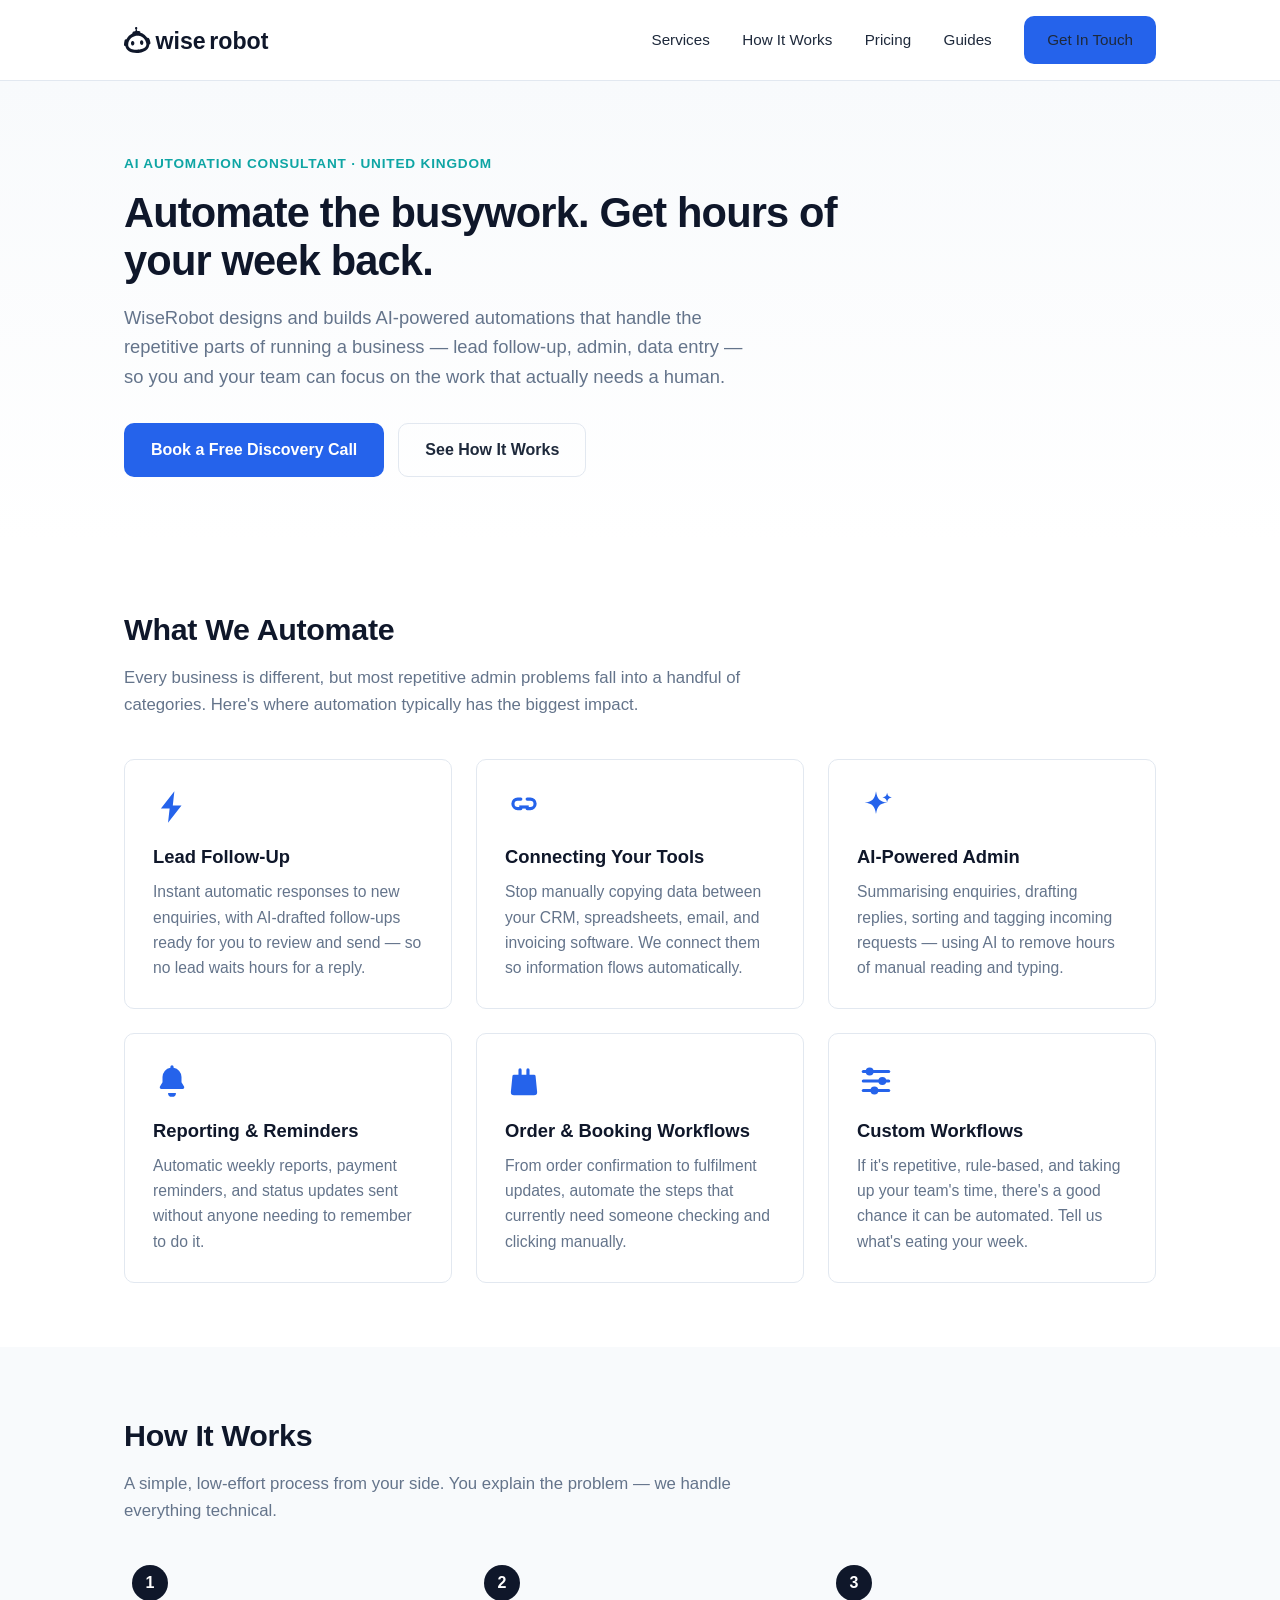
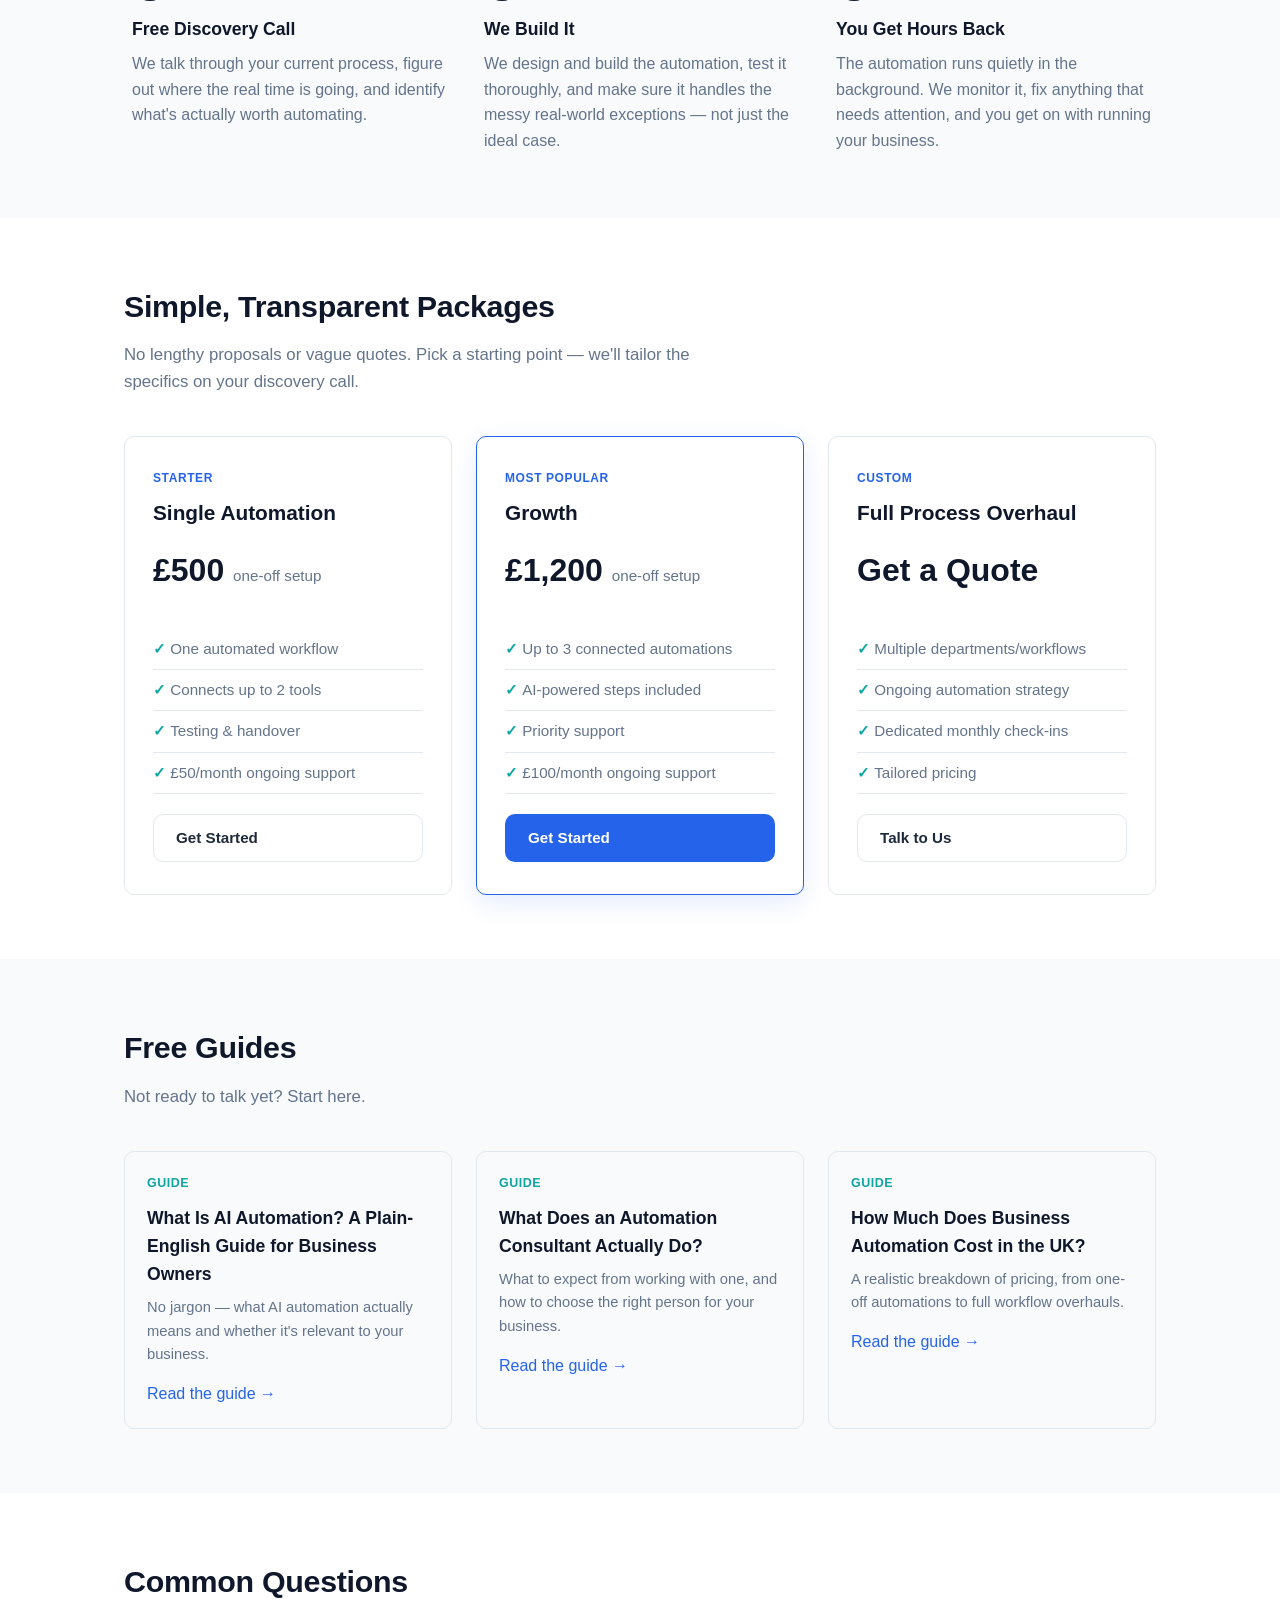
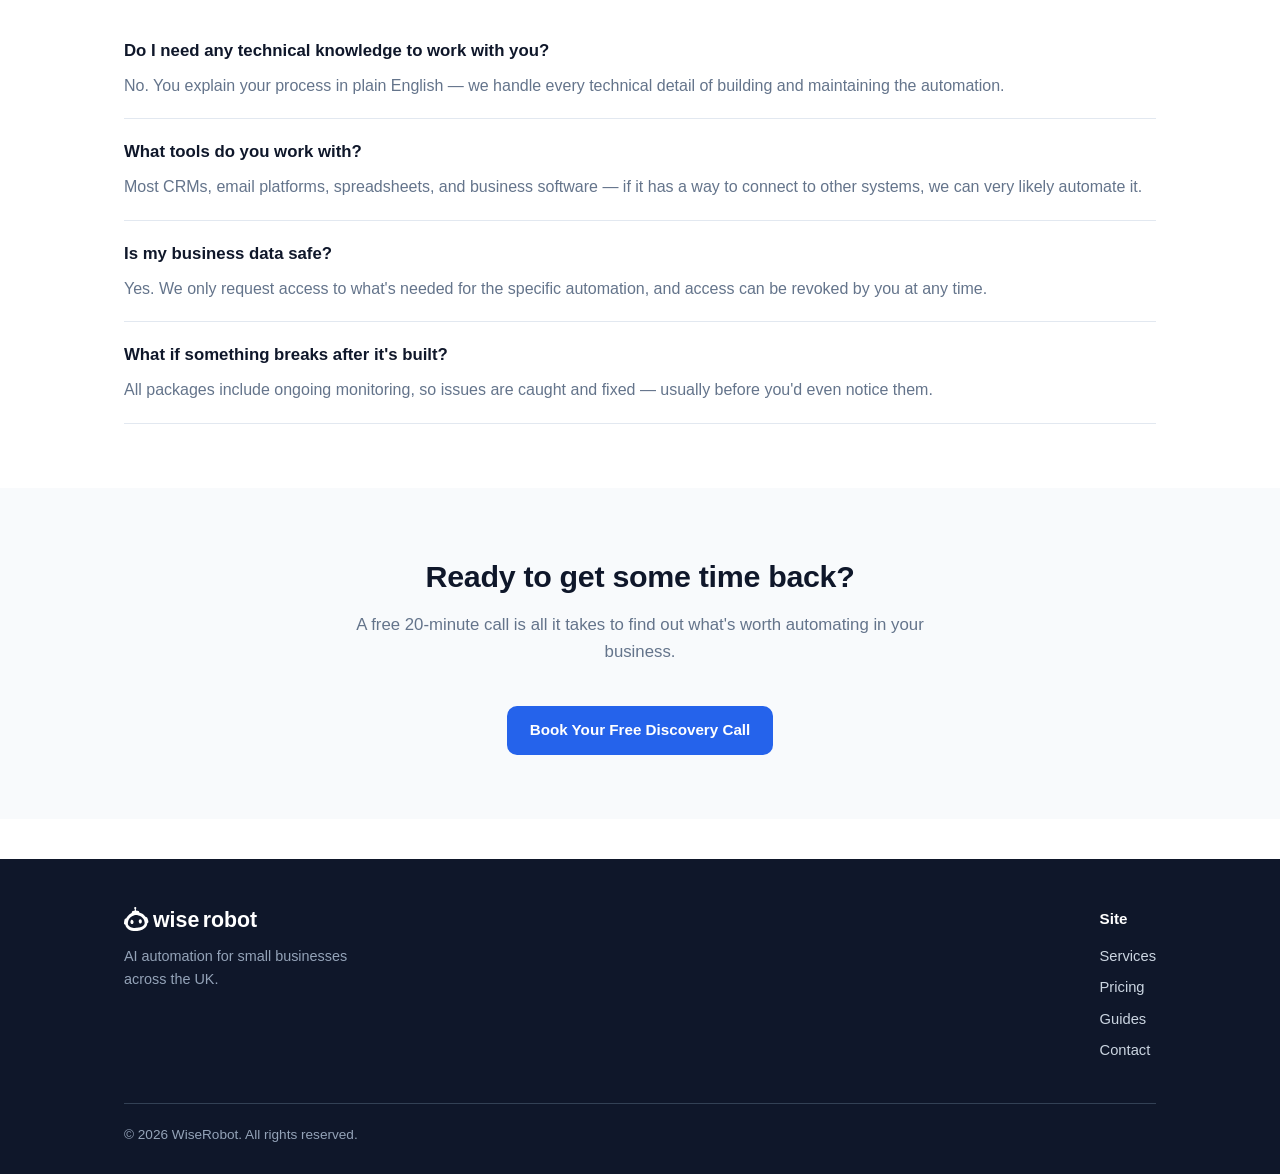
==== index.html @ 8de1abd8 "Replace emoji icons with flat SVG icons in brand blue" ====
<!DOCTYPE html>
<html lang="en-GB">
<head>
<meta charset="UTF-8">
<meta name="viewport" content="width=device-width, initial-scale=1.0">
<title>WiseRobot | AI Automation Consultant for UK Small Businesses</title>
<meta name="description" content="WiseRobot helps small businesses automate repetitive admin, lead follow-up, and manual processes using AI-powered workflows. Automation consultant serving businesses across the UK.">
<link rel="canonical" href="https://wiserobot.co.uk/">
<link rel="stylesheet" href="css/style.css">
<link rel="icon" type="image/svg+xml" href="assets/favicon.svg">
<meta property="og:title" content="WiseRobot | AI Automation Consultant">
<meta property="og:description" content="We build AI-powered automations that save small businesses hours every week.">
<meta property="og:type" content="website">
<meta property="og:url" content="https://wiserobot.co.uk/">
</head>
<body>

<header class="site">
  <div class="wrap">
    <div class="logo"><img src="assets/logo-dark.svg" alt="WiseRobot"></div>
    <nav class="main-nav">
      <a href="#services">Services</a>
      <a href="#how-it-works">How It Works</a>
      <a href="#pricing">Pricing</a>
      <a href="blog/index.html">Guides</a>
      <a href="contact.html" class="btn btn-primary">Get In Touch</a>
    </nav>
  </div>
</header>

<section class="hero">
  <div class="wrap">
    <div class="eyebrow">AI Automation Consultant · United Kingdom</div>
    <h1>Automate the busywork. Get hours of your week back.</h1>
    <p class="lead">WiseRobot designs and builds AI-powered automations that handle the repetitive parts of running a business — lead follow-up, admin, data entry — so you and your team can focus on the work that actually needs a human.</p>
    <div class="cta-row">
      <a href="contact.html" class="btn btn-primary">Book a Free Discovery Call</a>
      <a href="#how-it-works" class="btn btn-outline">See How It Works</a>
    </div>
  </div>
</section>

<section id="services">
  <div class="wrap">
    <h2>What We Automate</h2>
    <p class="section-lead">Every business is different, but most repetitive admin problems fall into a handful of categories. Here's where automation typically has the biggest impact.</p>
    <div class="grid-3">
      <div class="card">
        <div class="icon"><svg viewBox="0 0 24 24" fill="currentColor"><path d="M13.5 2 5 13h5.5l-1 9L18 11h-5.5l1-9Z"/></svg></div>
        <h3>Lead Follow-Up</h3>
        <p>Instant automatic responses to new enquiries, with AI-drafted follow-ups ready for you to review and send — so no lead waits hours for a reply.</p>
      </div>
      <div class="card">
        <div class="icon"><svg viewBox="0 0 24 24" fill="currentColor"><path d="M8 6a4 4 0 0 0 0 8h2a1 1 0 1 0 0-2H8a2 2 0 1 1 0-4h2a1 1 0 1 0 0-2H8Z"/><path d="M16 6h-2a1 1 0 1 0 0 2h2a2 2 0 1 1 0 4h-2a1 1 0 1 0 0 2h2a4 4 0 0 0 0-8Z"/><path d="M9 11h6v2H9z"/></svg></div>
        <h3>Connecting Your Tools</h3>
        <p>Stop manually copying data between your CRM, spreadsheets, email, and invoicing software. We connect them so information flows automatically.</p>
      </div>
      <div class="card">
        <div class="icon"><svg viewBox="0 0 24 24" fill="currentColor"><path d="M12 2c.4 2.6 1 4.2 2 5.2 1 1 2.6 1.6 5.2 2-2.6.4-4.2 1-5.2 2-1 1-1.6 2.6-2 5.2-.4-2.6-1-4.2-2-5.2-1-1-2.6-1.6-5.2-2 2.6-.4 4.2-1 5.2-2 1-1 1.6-2.6 2-5.2Z"/><path d="M19 3c.2 1 .5 1.7.9 2.1.4.4 1.1.7 2.1.9-1 .2-1.7.5-2.1.9-.4.4-.7 1.1-.9 2.1-.2-1-.5-1.7-.9-2.1C17.7 6.5 17 6.2 16 6c1-.2 1.7-.5 2.1-.9.4-.4.7-1.1.9-2.1Z"/></svg></div>
        <h3>AI-Powered Admin</h3>
        <p>Summarising enquiries, drafting replies, sorting and tagging incoming requests — using AI to remove hours of manual reading and typing.</p>
      </div>
      <div class="card">
        <div class="icon"><svg viewBox="0 0 24 24" fill="currentColor"><path d="M12 2a1 1 0 0 1 1 1v.6a6 6 0 0 1 5 5.9v3.3l1.6 2.7a1 1 0 0 1-.9 1.5H5.3a1 1 0 0 1-.9-1.5L6 12.8V9.5a6 6 0 0 1 5-5.9V3a1 1 0 0 1 1-1Z"/><path d="M9.5 19.5a2.5 2.5 0 0 0 5 0h-5Z"/></svg></div>
        <h3>Reporting & Reminders</h3>
        <p>Automatic weekly reports, payment reminders, and status updates sent without anyone needing to remember to do it.</p>
      </div>
      <div class="card">
        <div class="icon"><svg viewBox="0 0 24 24" fill="currentColor"><rect x="8.5" y="4" width="2" height="6" rx="1"/><rect x="13.5" y="4" width="2" height="6" rx="1"/><path d="M5.7 8h12.6a1 1 0 0 1 1 .9l1 10a2 2 0 0 1-2 2.1H5.7a2 2 0 0 1-2-2.1l1-10a1 1 0 0 1 1-.9Z"/></svg></div>
        <h3>Order & Booking Workflows</h3>
        <p>From order confirmation to fulfilment updates, automate the steps that currently need someone checking and clicking manually.</p>
      </div>
      <div class="card">
        <div class="icon"><svg viewBox="0 0 24 24" fill="currentColor"><rect x="3" y="5" width="18" height="2" rx="1"/><circle cx="8" cy="6" r="2.5"/><rect x="3" y="11" width="18" height="2" rx="1"/><circle cx="16" cy="12" r="2.5"/><rect x="3" y="17" width="18" height="2" rx="1"/><circle cx="11" cy="18" r="2.5"/></svg></div>
        <h3>Custom Workflows</h3>
        <p>If it's repetitive, rule-based, and taking up your team's time, there's a good chance it can be automated. Tell us what's eating your week.</p>
      </div>
    </div>
  </div>
</section>

<section id="how-it-works" class="soft">
  <div class="wrap">
    <h2>How It Works</h2>
    <p class="section-lead">A simple, low-effort process from your side. You explain the problem — we handle everything technical.</p>
    <div class="steps">
      <div class="step">
        <div class="num">1</div>
        <h3>Free Discovery Call</h3>
        <p>We talk through your current process, figure out where the real time is going, and identify what's actually worth automating.</p>
      </div>
      <div class="step">
        <div class="num">2</div>
        <h3>We Build It</h3>
        <p>We design and build the automation, test it thoroughly, and make sure it handles the messy real-world exceptions — not just the ideal case.</p>
      </div>
      <div class="step">
        <div class="num">3</div>
        <h3>You Get Hours Back</h3>
        <p>The automation runs quietly in the background. We monitor it, fix anything that needs attention, and you get on with running your business.</p>
      </div>
    </div>
  </div>
</section>

<section id="pricing">
  <div class="wrap">
    <h2>Simple, Transparent Packages</h2>
    <p class="section-lead">No lengthy proposals or vague quotes. Pick a starting point — we'll tailor the specifics on your discovery call.</p>
    <div class="grid-3">
      <div class="price-card">
        <div class="tag">Starter</div>
        <h3>Single Automation</h3>
        <div class="price">£500 <small>one-off setup</small></div>
        <ul>
          <li>One automated workflow</li>
          <li>Connects up to 2 tools</li>
          <li>Testing & handover</li>
          <li>£50/month ongoing support</li>
        </ul>
        <a href="contact.html" class="btn btn-outline">Get Started</a>
      </div>
      <div class="price-card featured">
        <div class="tag">Most Popular</div>
        <h3>Growth</h3>
        <div class="price">£1,200 <small>one-off setup</small></div>
        <ul>
          <li>Up to 3 connected automations</li>
          <li>AI-powered steps included</li>
          <li>Priority support</li>
          <li>£100/month ongoing support</li>
        </ul>
        <a href="contact.html" class="btn btn-primary">Get Started</a>
      </div>
      <div class="price-card">
        <div class="tag">Custom</div>
        <h3>Full Process Overhaul</h3>
        <div class="price">Get a Quote</div>
        <ul>
          <li>Multiple departments/workflows</li>
          <li>Ongoing automation strategy</li>
          <li>Dedicated monthly check-ins</li>
          <li>Tailored pricing</li>
        </ul>
        <a href="contact.html" class="btn btn-outline">Talk to Us</a>
      </div>
    </div>
  </div>
</section>

<section class="soft">
  <div class="wrap">
    <h2>Free Guides</h2>
    <p class="section-lead">Not ready to talk yet? Start here.</p>
    <div class="blog-grid">
      <div class="blog-card">
        <div class="body">
          <div class="cat">Guide</div>
          <h3>What Is AI Automation? A Plain-English Guide for Business Owners</h3>
          <p>No jargon — what AI automation actually means and whether it's relevant to your business.</p>
          <a href="blog/what-is-ai-automation.html">Read the guide →</a>
        </div>
      </div>
      <div class="blog-card">
        <div class="body">
          <div class="cat">Guide</div>
          <h3>What Does an Automation Consultant Actually Do?</h3>
          <p>What to expect from working with one, and how to choose the right person for your business.</p>
          <a href="blog/automation-consultant-guide.html">Read the guide →</a>
        </div>
      </div>
      <div class="blog-card">
        <div class="body">
          <div class="cat">Guide</div>
          <h3>How Much Does Business Automation Cost in the UK?</h3>
          <p>A realistic breakdown of pricing, from one-off automations to full workflow overhauls.</p>
          <a href="blog/business-automation-cost-uk.html">Read the guide →</a>
        </div>
      </div>
    </div>
  </div>
</section>

<section>
  <div class="wrap">
    <h2>Common Questions</h2>
    <div class="faq-item">
      <h3>Do I need any technical knowledge to work with you?</h3>
      <p>No. You explain your process in plain English — we handle every technical detail of building and maintaining the automation.</p>
    </div>
    <div class="faq-item">
      <h3>What tools do you work with?</h3>
      <p>Most CRMs, email platforms, spreadsheets, and business software — if it has a way to connect to other systems, we can very likely automate it.</p>
    </div>
    <div class="faq-item">
      <h3>Is my business data safe?</h3>
      <p>Yes. We only request access to what's needed for the specific automation, and access can be revoked by you at any time.</p>
    </div>
    <div class="faq-item">
      <h3>What if something breaks after it's built?</h3>
      <p>All packages include ongoing monitoring, so issues are caught and fixed — usually before you'd even notice them.</p>
    </div>
  </div>
</section>

<section class="soft">
  <div class="wrap" style="text-align:center;">
    <h2>Ready to get some time back?</h2>
    <p class="section-lead" style="margin-left:auto;margin-right:auto;">A free 20-minute call is all it takes to find out what's worth automating in your business.</p>
    <a href="contact.html" class="btn btn-primary">Book Your Free Discovery Call</a>
  </div>
</section>

<footer class="site">
  <div class="wrap">
    <div class="foot-grid">
      <div>
        <div class="logo" style="margin-bottom:14px;"><img src="assets/logo-light.svg" alt="WiseRobot"></div>
        <p style="max-width:260px; color:#94a3b8; font-size:0.9rem;">AI automation for small businesses across the UK.</p>
      </div>
      <div>
        <h4>Site</h4>
        <a href="#services">Services</a>
        <a href="#pricing">Pricing</a>
        <a href="blog/index.html">Guides</a>
        <a href="contact.html">Contact</a>
      </div>
    </div>
    <div class="bottom">© 2026 WiseRobot. All rights reserved.</div>
  </div>
</footer>

</body>
</html>
---- css/style.css ----
/* WiseRobot — shared styles */

:root {
  --navy: #0f172a;
  --navy-light: #1e293b;
  --blue: #2563eb;
  --blue-light: #3b82f6;
  --teal: #0ea5a4;
  --bg: #ffffff;
  --bg-soft: #f8fafc;
  --border: #e2e8f0;
  --text: #1e293b;
  --text-muted: #64748b;
  --radius: 10px;
  --max-width: 1080px;
}

* { box-sizing: border-box; }

html { scroll-behavior: smooth; }

body {
  margin: 0;
  font-family: -apple-system, BlinkMacSystemFont, "Segoe UI", Roboto, Helvetica, Arial, sans-serif;
  color: var(--text);
  background: var(--bg);
  line-height: 1.6;
}

img { max-width: 100%; }

a { color: var(--blue); text-decoration: none; }
a:hover { text-decoration: underline; }

.wrap {
  max-width: var(--max-width);
  margin: 0 auto;
  padding: 0 24px;
}

/* Header */
header.site {
  border-bottom: 1px solid var(--border);
  position: sticky;
  top: 0;
  background: rgba(255,255,255,0.92);
  backdrop-filter: blur(6px);
  z-index: 50;
}

header.site .wrap {
  display: flex;
  align-items: center;
  justify-content: space-between;
  padding-top: 16px;
  padding-bottom: 16px;
}

.logo {
  font-weight: 800;
  font-size: 1.25rem;
  color: var(--navy);
  letter-spacing: -0.02em;
}
.logo span { color: var(--blue); }
.logo img { height: 26px; width: auto; display: block; }
footer.site .logo img { height: 24px; }

nav.main-nav a {
  color: var(--text);
  margin-left: 28px;
  font-weight: 500;
  font-size: 0.95rem;
}
nav.main-nav a:hover { color: var(--blue); text-decoration: none; }

.btn {
  display: inline-block;
  padding: 11px 22px;
  border-radius: var(--radius);
  font-weight: 600;
  font-size: 0.95rem;
  border: 1px solid transparent;
  cursor: pointer;
}
.btn-primary {
  background: var(--blue);
  color: #fff;
}
.btn-primary:hover { background: var(--blue-light); text-decoration: none; }
.btn-outline {
  background: transparent;
  border: 1px solid var(--border);
  color: var(--text);
}
.btn-outline:hover { border-color: var(--blue); color: var(--blue); text-decoration: none; }

/* Hero */
.hero {
  background: linear-gradient(180deg, var(--bg-soft) 0%, #ffffff 100%);
  padding: 72px 0 64px;
}
.hero .eyebrow {
  color: var(--teal);
  font-weight: 700;
  font-size: 0.85rem;
  text-transform: uppercase;
  letter-spacing: 0.06em;
  margin-bottom: 14px;
}
.hero h1 {
  font-size: 2.6rem;
  line-height: 1.15;
  letter-spacing: -0.02em;
  color: var(--navy);
  margin: 0 0 18px;
  max-width: 720px;
}
.hero p.lead {
  font-size: 1.15rem;
  color: var(--text-muted);
  max-width: 620px;
  margin: 0 0 32px;
}
.hero .cta-row { display: flex; gap: 14px; flex-wrap: wrap; }
.hero .cta-row .btn { padding: 13px 26px; font-size: 1rem; }

/* Sections */
section { padding: 64px 0; }
section.soft { background: var(--bg-soft); }
section h2 {
  font-size: 1.9rem;
  color: var(--navy);
  letter-spacing: -0.01em;
  margin: 0 0 12px;
}
section p.section-lead {
  color: var(--text-muted);
  font-size: 1.05rem;
  max-width: 620px;
  margin: 0 0 40px;
}

/* Cards / grid */
.grid-3 {
  display: grid;
  grid-template-columns: repeat(3, 1fr);
  gap: 24px;
}
.grid-2 {
  display: grid;
  grid-template-columns: repeat(2, 1fr);
  gap: 24px;
}
@media (max-width: 800px) {
  .grid-3, .grid-2 { grid-template-columns: 1fr; }
  .hero h1 { font-size: 2rem; }
}

.card {
  background: #fff;
  border: 1px solid var(--border);
  border-radius: var(--radius);
  padding: 28px;
}
.card .icon {
  width: 38px;
  height: 38px;
  color: var(--blue);
  margin-bottom: 16px;
}
.card .icon svg {
  width: 100%;
  height: 100%;
  display: block;
}
.card h3 {
  margin: 0 0 8px;
  font-size: 1.15rem;
  color: var(--navy);
}
.card p { margin: 0; color: var(--text-muted); font-size: 0.98rem; }

/* Process steps */
.steps {
  display: grid;
  grid-template-columns: repeat(3, 1fr);
  gap: 24px;
  counter-reset: step;
}
@media (max-width: 800px) { .steps { grid-template-columns: 1fr; } }
.step {
  position: relative;
  padding-left: 8px;
}
.step .num {
  display: inline-flex;
  align-items: center;
  justify-content: center;
  width: 36px;
  height: 36px;
  border-radius: 50%;
  background: var(--navy);
  color: #fff;
  font-weight: 700;
  margin-bottom: 14px;
}
.step h3 { margin: 0 0 8px; color: var(--navy); font-size: 1.1rem; }
.step p { color: var(--text-muted); margin: 0; }

/* Pricing */
.price-card {
  background: #fff;
  border: 1px solid var(--border);
  border-radius: var(--radius);
  padding: 32px 28px;
  display: flex;
  flex-direction: column;
}
.price-card.featured {
  border-color: var(--blue);
  box-shadow: 0 8px 24px rgba(37,99,235,0.12);
}
.price-card .tag {
  font-size: 0.75rem;
  font-weight: 700;
  text-transform: uppercase;
  letter-spacing: 0.05em;
  color: var(--blue);
  margin-bottom: 8px;
}
.price-card h3 { margin: 0 0 4px; color: var(--navy); font-size: 1.3rem; }
.price-card .price { font-size: 2rem; font-weight: 800; color: var(--navy); margin: 12px 0; }
.price-card .price small { font-size: 0.95rem; font-weight: 500; color: var(--text-muted); }
.price-card ul { padding-left: 0; list-style: none; margin: 20px 0; flex-grow: 1; }
.price-card li {
  padding: 8px 0;
  border-bottom: 1px solid var(--border);
  color: var(--text-muted);
  font-size: 0.95rem;
}
.price-card li:before { content: "✓ "; color: var(--teal); font-weight: 700; }

/* FAQ */
.faq-item {
  border-bottom: 1px solid var(--border);
  padding: 20px 0;
}
.faq-item h3 { margin: 0 0 8px; color: var(--navy); font-size: 1.05rem; }
.faq-item p { margin: 0; color: var(--text-muted); }

/* Contact form */
form.contact-form { max-width: 560px; }
form.contact-form label {
  display: block;
  font-weight: 600;
  font-size: 0.9rem;
  color: var(--navy);
  margin-bottom: 6px;
  margin-top: 18px;
}
form.contact-form input,
form.contact-form select,
form.contact-form textarea {
  width: 100%;
  padding: 11px 14px;
  border-radius: 8px;
  border: 1px solid var(--border);
  font-family: inherit;
  font-size: 0.98rem;
}
form.contact-form textarea { resize: vertical; min-height: 120px; }
form.contact-form .btn { margin-top: 24px; }

/* Blog / article */
.article-hero {
  background: var(--bg-soft);
  padding: 48px 0 40px;
  border-bottom: 1px solid var(--border);
}
.article-hero .kicker {
  color: var(--teal);
  font-weight: 700;
  font-size: 0.8rem;
  text-transform: uppercase;
  letter-spacing: 0.05em;
}
.article-hero h1 { font-size: 2.1rem; color: var(--navy); margin: 10px 0 8px; max-width: 760px; }
.article-hero .meta { color: var(--text-muted); font-size: 0.9rem; }

article.post {
  max-width: 720px;
  margin: 0 auto;
  padding: 48px 24px 80px;
}
article.post h2 { font-size: 1.5rem; color: var(--navy); margin-top: 40px; }
article.post h3 { font-size: 1.2rem; color: var(--navy); margin-top: 28px; }
article.post p { color: var(--text); font-size: 1.03rem; }
article.post ul, article.post ol { color: var(--text); font-size: 1.03rem; }
article.post .callout {
  background: var(--bg-soft);
  border-left: 3px solid var(--blue);
  padding: 18px 22px;
  border-radius: 6px;
  margin: 28px 0;
}
article.post .callout p { margin: 0; }

.blog-grid {
  display: grid;
  grid-template-columns: repeat(3, 1fr);
  gap: 24px;
}
@media (max-width: 800px) { .blog-grid { grid-template-columns: 1fr; } }
.blog-card {
  border: 1px solid var(--border);
  border-radius: var(--radius);
  overflow: hidden;
  display: flex;
  flex-direction: column;
}
.blog-card .body { padding: 22px; }
.blog-card .cat { color: var(--teal); font-size: 0.78rem; font-weight: 700; text-transform: uppercase; letter-spacing: 0.04em; }
.blog-card h3 { margin: 10px 0 8px; font-size: 1.1rem; color: var(--navy); }
.blog-card p { color: var(--text-muted); font-size: 0.92rem; margin: 0 0 14px; }

/* Footer */
footer.site {
  background: var(--navy);
  color: #cbd5e1;
  padding: 48px 0 28px;
  margin-top: 40px;
}
footer.site .foot-grid {
  display: flex;
  justify-content: space-between;
  flex-wrap: wrap;
  gap: 32px;
  margin-bottom: 32px;
}
footer.site h4 { color: #fff; font-size: 0.95rem; margin: 0 0 14px; }
footer.site a { color: #cbd5e1; display: block; margin-bottom: 8px; font-size: 0.92rem; }
footer.site a:hover { color: #fff; }
footer.site .bottom {
  border-top: 1px solid #334155;
  padding-top: 20px;
  font-size: 0.85rem;
  color: #94a3b8;
}

.breadcrumb {
  font-size: 0.88rem;
  color: var(--text-muted);
  margin-bottom: 8px;
}
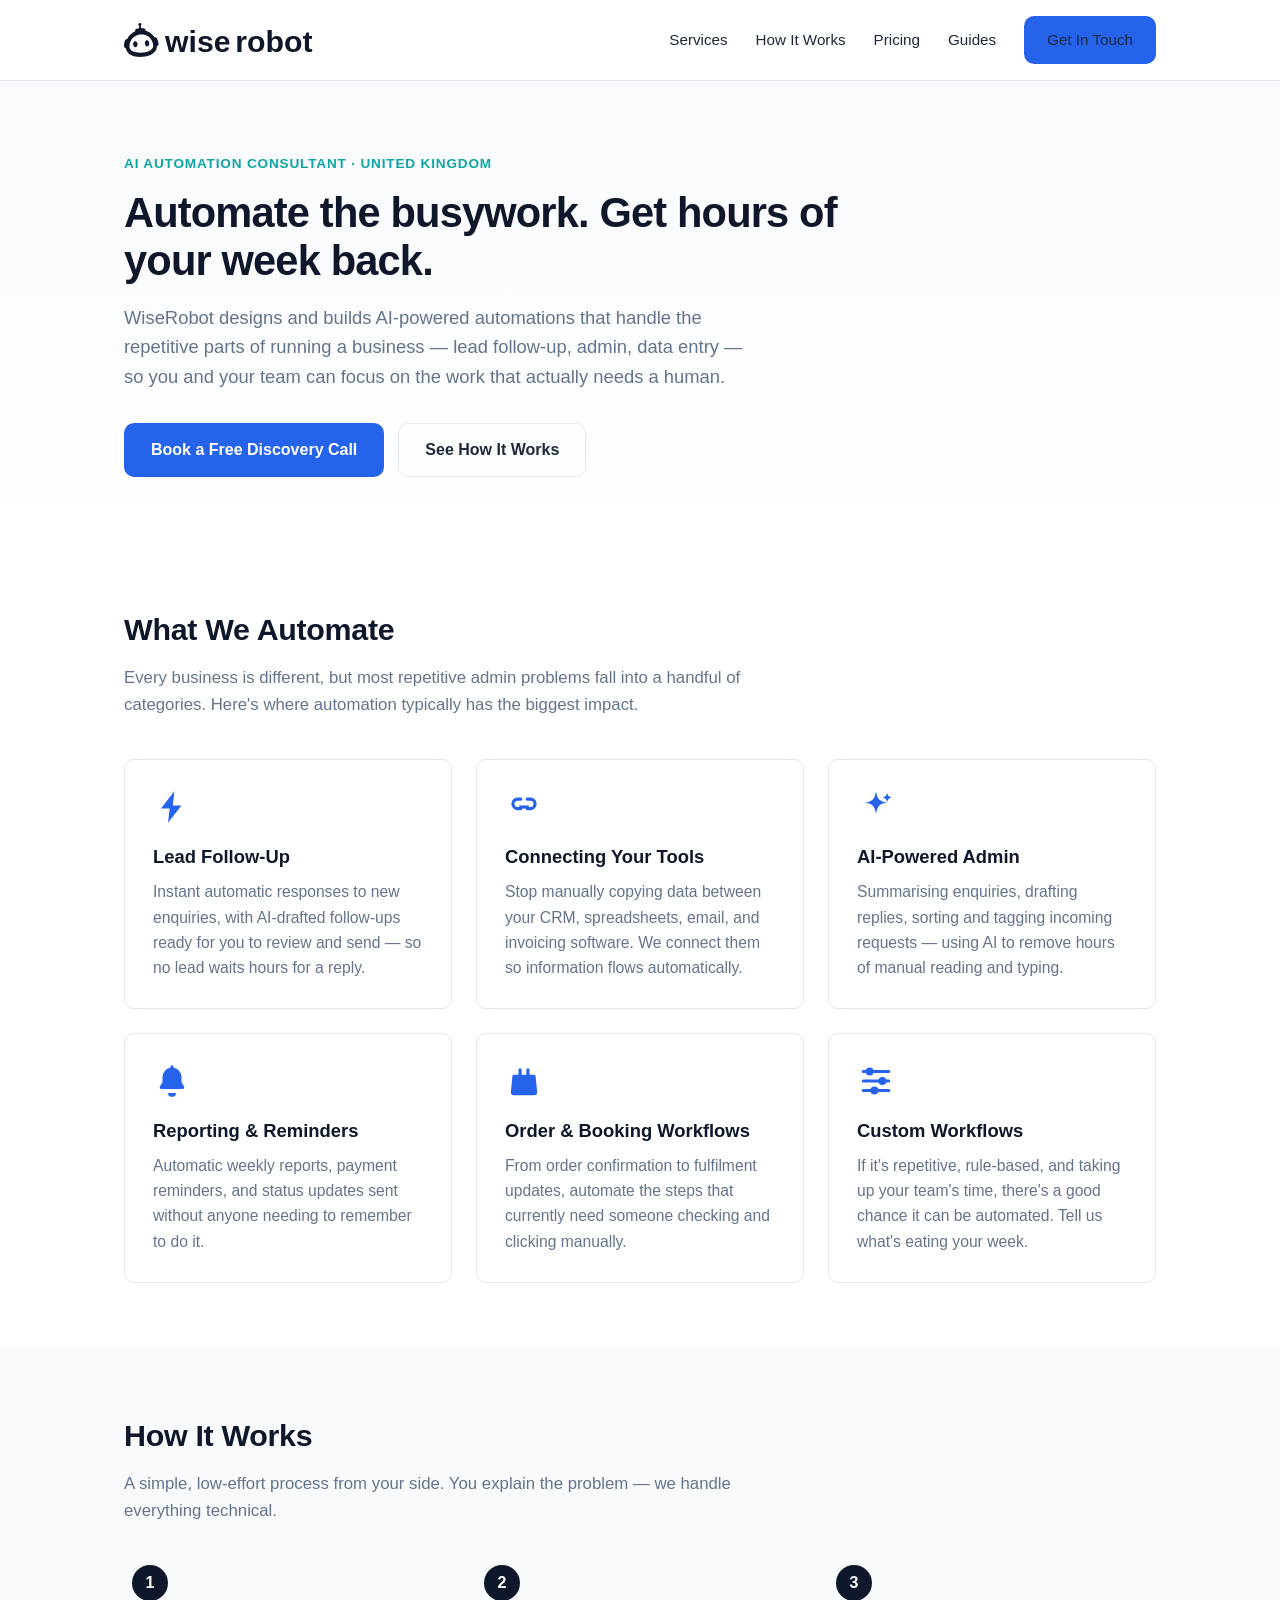
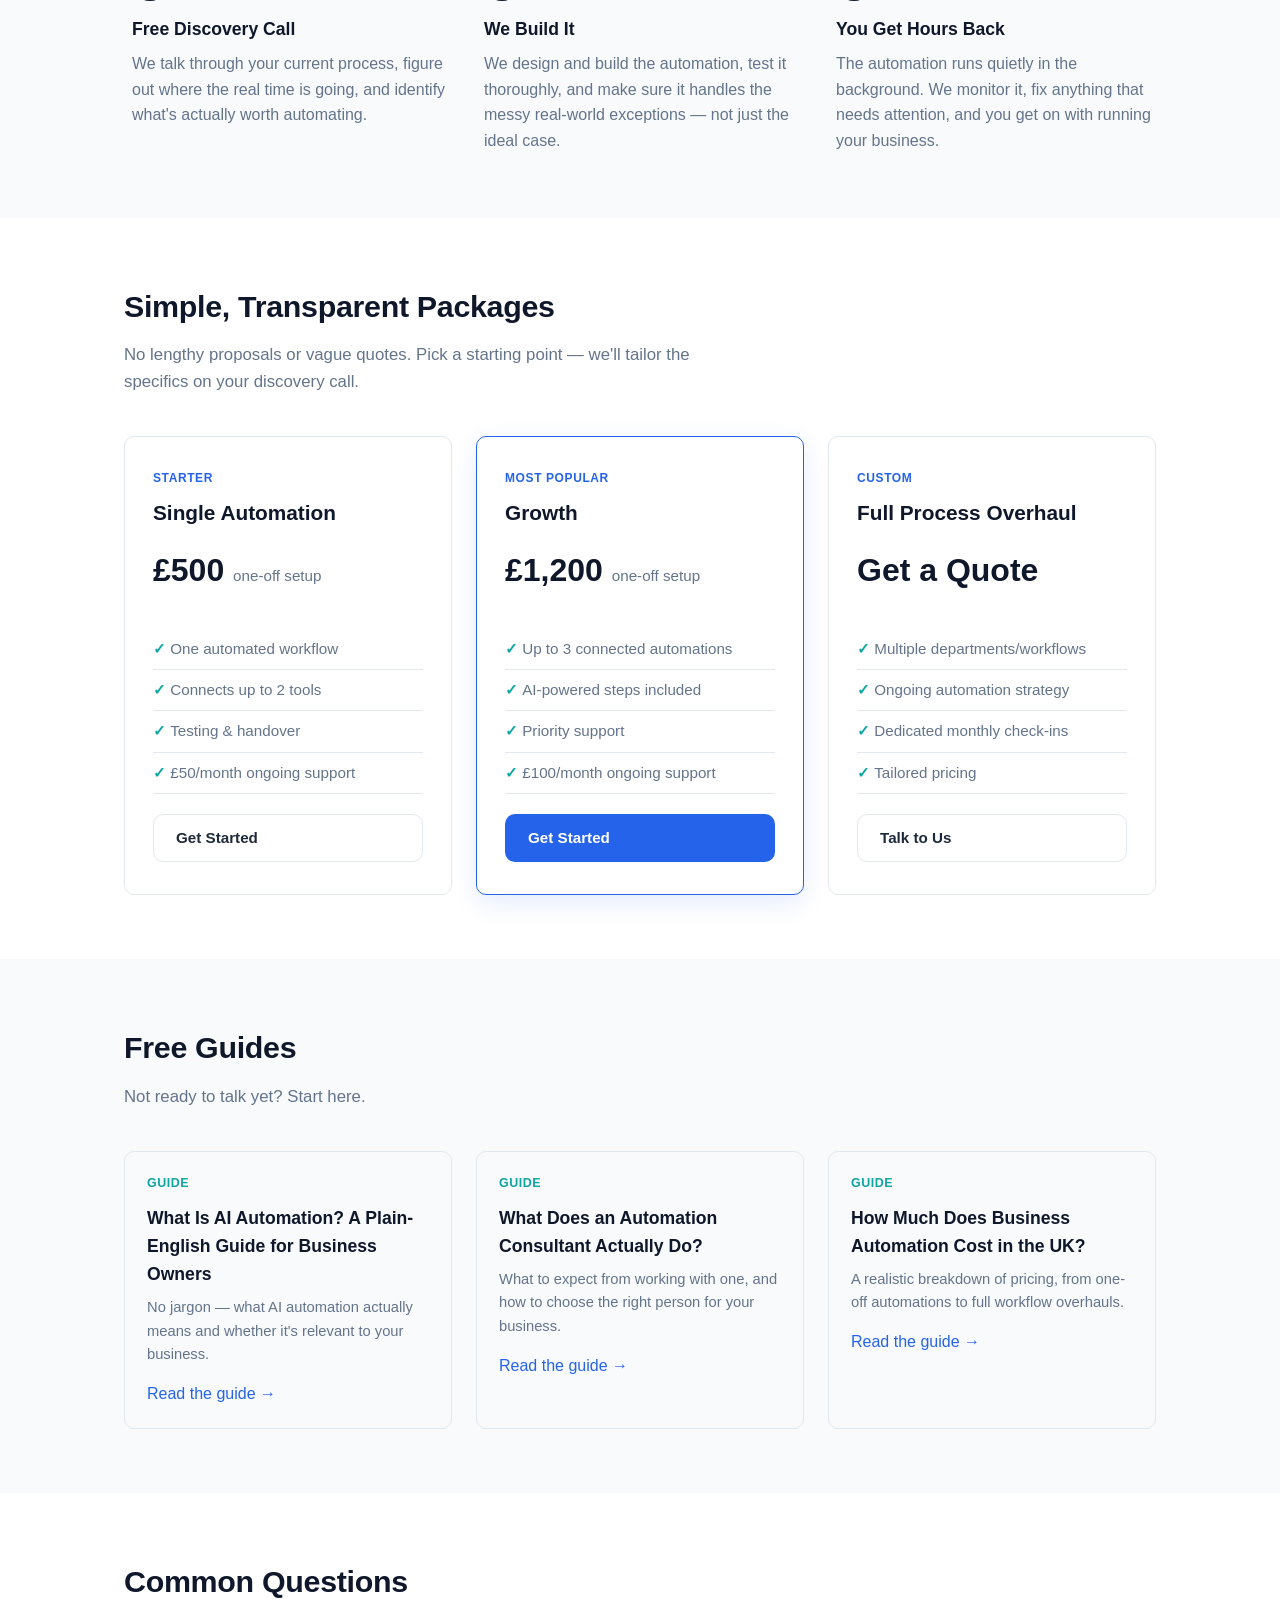
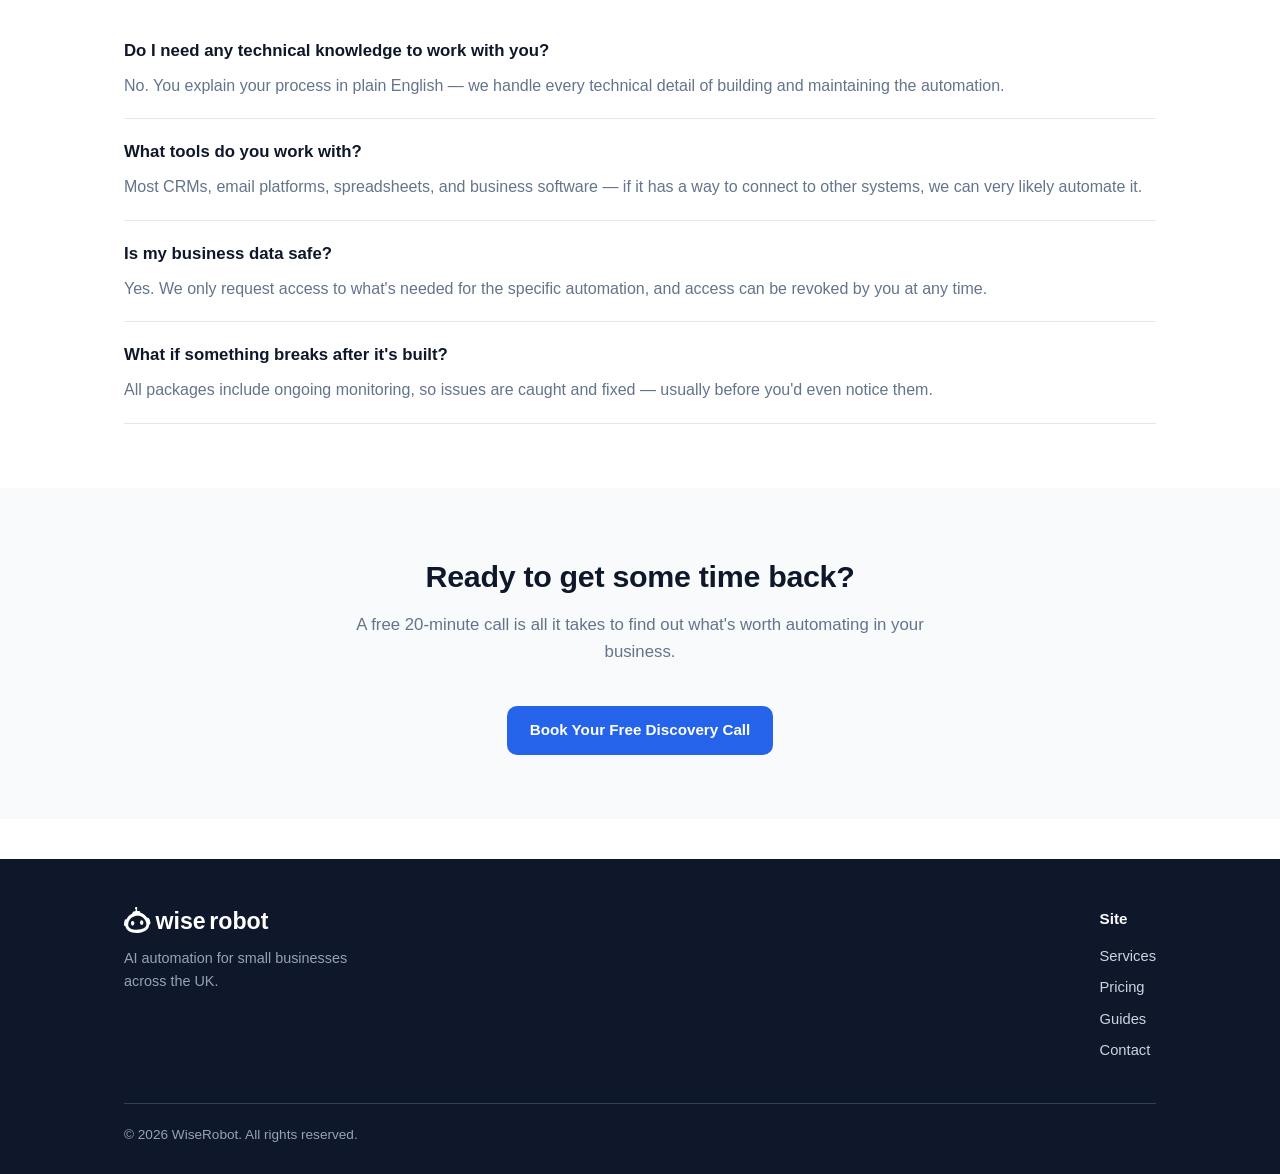
==== commit ab41c516: "Add mobile hamburger nav, larger logo, centered mobile layout" ====
--- a/index.html
+++ b/index.html
@@ -18,6 +18,8 @@
 <header class="site">
   <div class="wrap">
     <div class="logo"><img src="assets/logo-dark.svg" alt="WiseRobot"></div>
+    <input type="checkbox" id="nav-toggle" class="nav-toggle-input">
+    <label for="nav-toggle" class="nav-toggle-label"><span></span><span></span><span></span></label>
     <nav class="main-nav">
       <a href="#services">Services</a>
       <a href="#how-it-works">How It Works</a>
--- a/css/style.css
+++ b/css/style.css
@@ -63,16 +63,98 @@
   letter-spacing: -0.02em;
 }
 .logo span { color: var(--blue); }
-.logo img { height: 26px; width: auto; display: block; }
-footer.site .logo img { height: 24px; }
-
+.logo img { height: 34px; width: auto; display: block; }
+footer.site .logo img { height: 26px; }
+
+nav.main-nav {
+  display: flex;
+  align-items: center;
+}
 nav.main-nav a {
   color: var(--text);
   margin-left: 28px;
   font-weight: 500;
   font-size: 0.95rem;
+  white-space: nowrap;
 }
 nav.main-nav a:hover { color: var(--blue); text-decoration: none; }
+
+.nav-toggle-input { display: none; }
+.nav-toggle-label {
+  display: none;
+  flex-direction: column;
+  justify-content: center;
+  gap: 5px;
+  width: 28px;
+  height: 28px;
+  cursor: pointer;
+}
+.nav-toggle-label span {
+  display: block;
+  height: 2px;
+  width: 100%;
+  background: var(--navy);
+  border-radius: 2px;
+}
+
+@media (max-width: 800px) {
+  header.site .wrap {
+    flex-wrap: wrap;
+  }
+  .nav-toggle-label { display: flex; }
+  nav.main-nav {
+    display: none;
+    flex-direction: column;
+    align-items: center;
+    width: 100%;
+    order: 3;
+    padding-top: 18px;
+    margin-top: 14px;
+    border-top: 1px solid var(--border);
+  }
+  nav.main-nav a {
+    margin: 0;
+    padding: 12px 0;
+    width: 100%;
+    text-align: center;
+  }
+  nav.main-nav a.btn {
+    margin-top: 8px;
+  }
+  .nav-toggle-input:checked ~ nav.main-nav {
+    display: flex;
+  }
+
+  /* Centering on mobile */
+  .hero .wrap,
+  section .wrap > h2,
+  section .wrap > p.section-lead,
+  .article-hero .wrap {
+    text-align: center;
+  }
+  .hero p.lead,
+  section p.section-lead {
+    margin-left: auto;
+    margin-right: auto;
+  }
+  .hero .cta-row {
+    justify-content: center;
+  }
+  .price-card,
+  .card {
+    text-align: center;
+  }
+  .card .icon {
+    margin-left: auto;
+    margin-right: auto;
+  }
+  .price-card ul {
+    text-align: left;
+  }
+  section > .wrap > a.btn {
+    display: inline-block;
+  }
+}
 
 .btn {
   display: inline-block;
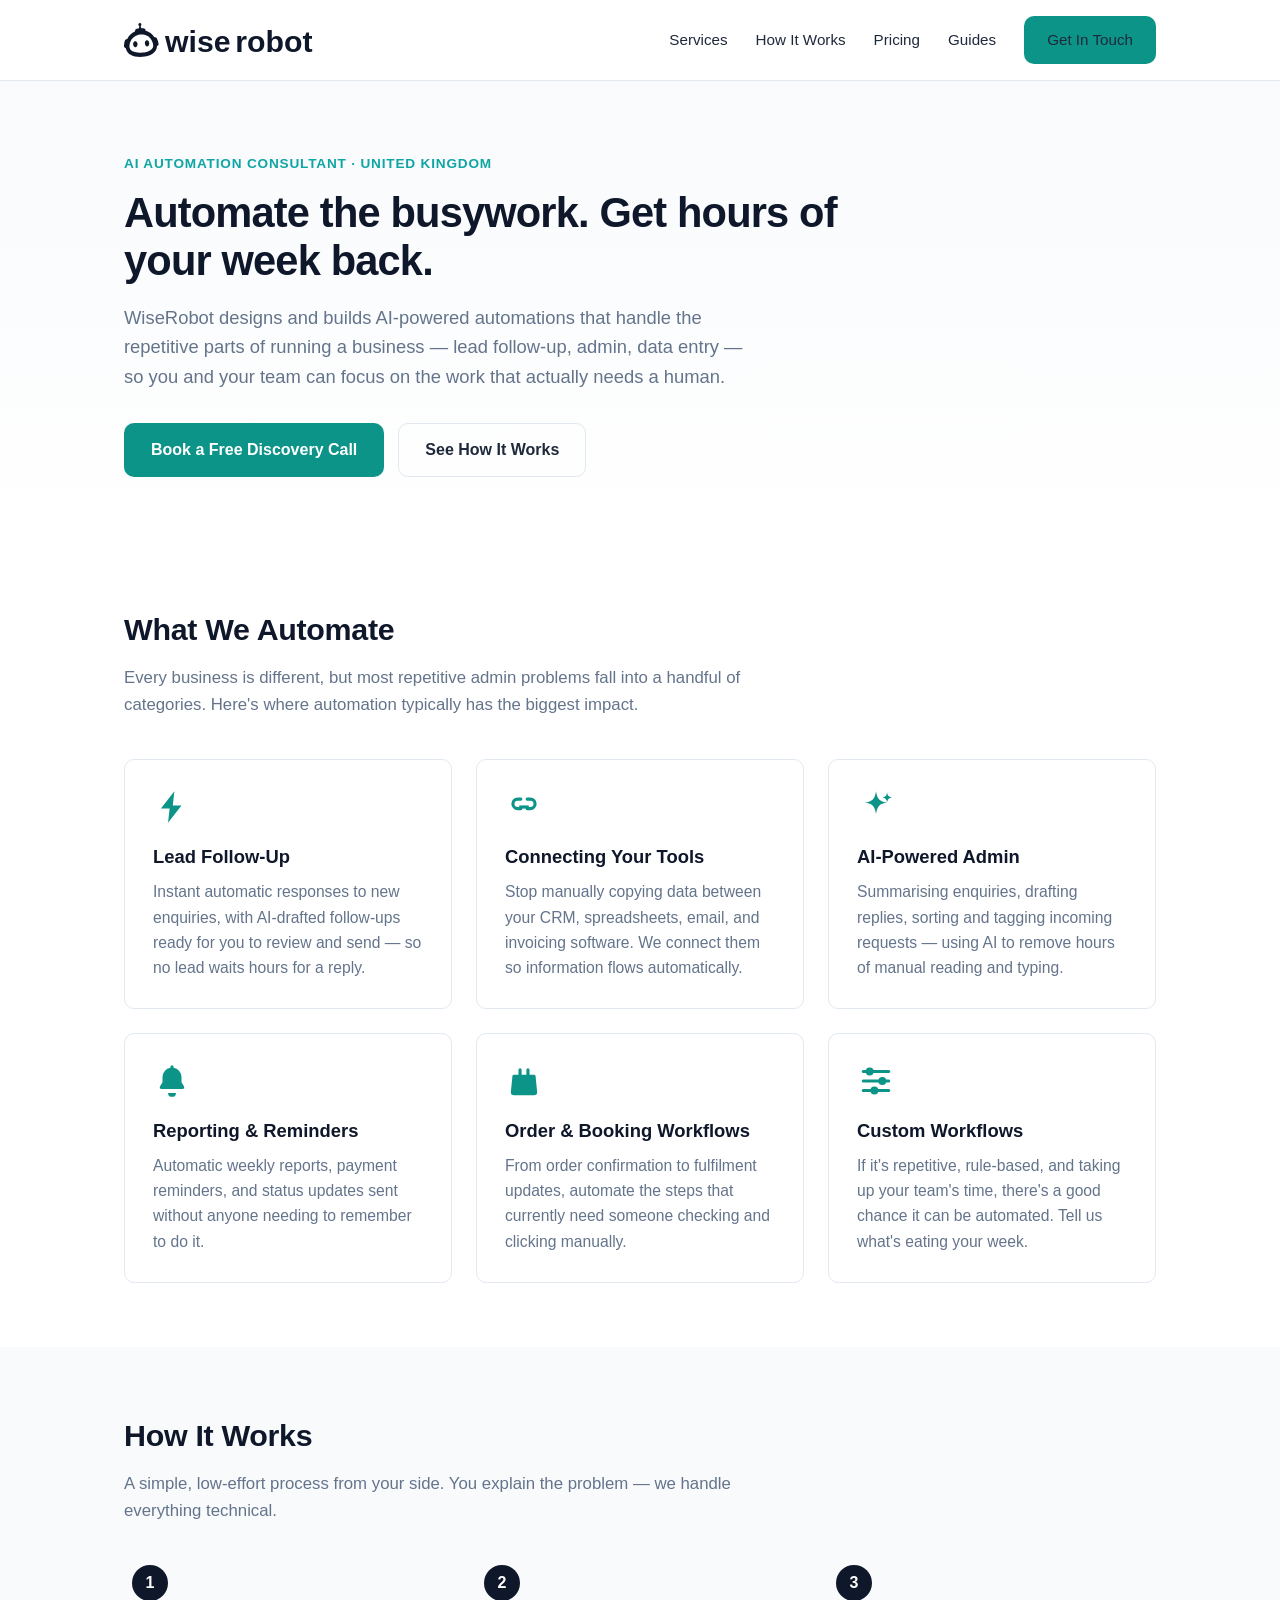
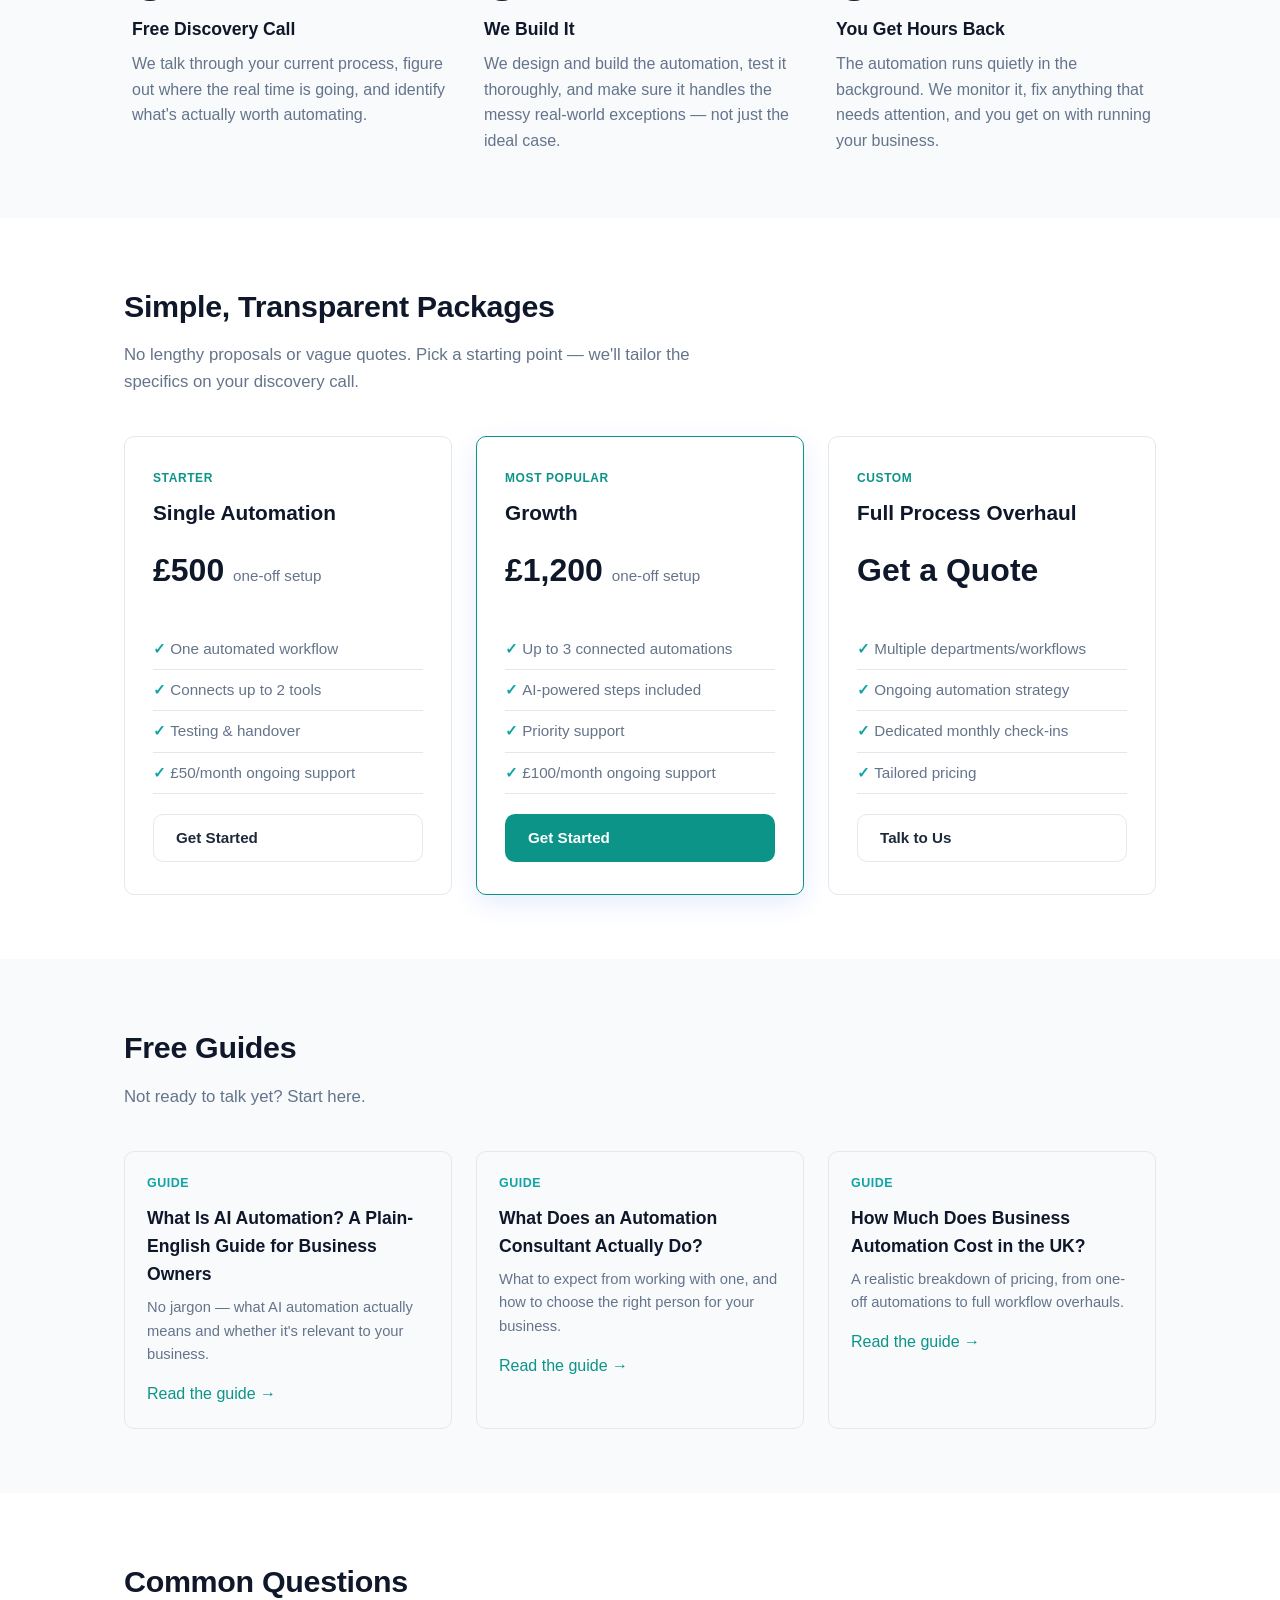
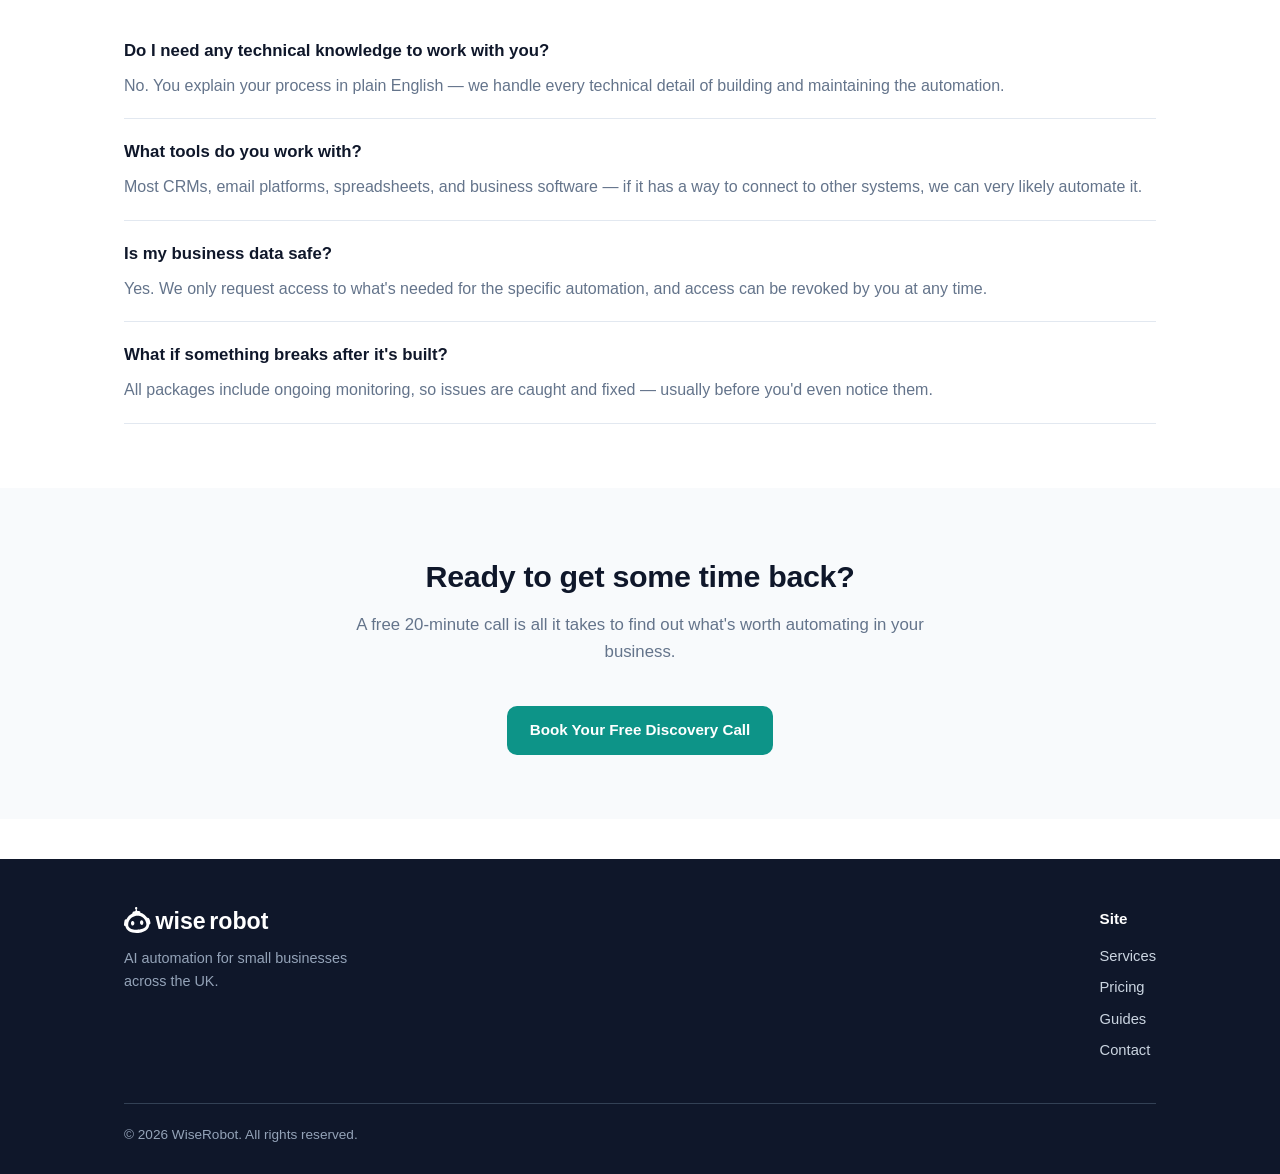
==== commit 086c32bf: "Add sitemap, robots.txt, structured data and Open Graph tags for SEO" ====
--- a/index.html
+++ b/index.html
@@ -12,6 +12,57 @@
 <meta property="og:description" content="We build AI-powered automations that save small businesses hours every week.">
 <meta property="og:type" content="website">
 <meta property="og:url" content="https://wiserobot.co.uk/">
+<script type="application/ld+json">
+{
+  "@context": "https://schema.org",
+  "@type": "ProfessionalService",
+  "name": "WiseRobot",
+  "url": "https://wiserobot.co.uk/",
+  "description": "AI automation consultant helping small businesses across the UK automate repetitive admin, lead follow-up, and manual processes.",
+  "areaServed": "GB",
+  "priceRange": "£500-£2000+"
+}
+</script>
+<script type="application/ld+json">
+{
+  "@context": "https://schema.org",
+  "@type": "FAQPage",
+  "mainEntity": [
+    {
+      "@type": "Question",
+      "name": "Do I need any technical knowledge to work with you?",
+      "acceptedAnswer": {
+        "@type": "Answer",
+        "text": "No. You explain your process in plain English — we handle every technical detail of building and maintaining the automation."
+      }
+    },
+    {
+      "@type": "Question",
+      "name": "What tools do you work with?",
+      "acceptedAnswer": {
+        "@type": "Answer",
+        "text": "Most CRMs, email platforms, spreadsheets, and business software — if it has a way to connect to other systems, we can very likely automate it."
+      }
+    },
+    {
+      "@type": "Question",
+      "name": "Is my business data safe?",
+      "acceptedAnswer": {
+        "@type": "Answer",
+        "text": "Yes. We only request access to what's needed for the specific automation, and access can be revoked by you at any time."
+      }
+    },
+    {
+      "@type": "Question",
+      "name": "What if something breaks after it's built?",
+      "acceptedAnswer": {
+        "@type": "Answer",
+        "text": "All packages include ongoing monitoring, so issues are caught and fixed — usually before you'd even notice them."
+      }
+    }
+  ]
+}
+</script>
 </head>
 <body>
 
--- a/css/style.css
+++ b/css/style.css
@@ -3,8 +3,8 @@
 :root {
   --navy: #0f172a;
   --navy-light: #1e293b;
-  --blue: #2563eb;
-  --blue-light: #3b82f6;
+  --blue: #0d9488;
+  --blue-light: #14b8a6;
   --teal: #0ea5a4;
   --bg: #ffffff;
   --bg-soft: #f8fafc;
@@ -125,34 +125,21 @@
     display: flex;
   }
 
-  /* Centering on mobile */
-  .hero .wrap,
+  /* Centering on mobile — headings and buttons only; paragraphs stay left-aligned */
+  .hero h1,
+  .hero .eyebrow,
   section .wrap > h2,
-  section .wrap > p.section-lead,
-  .article-hero .wrap {
+  .article-hero h1,
+  .article-hero .kicker {
     text-align: center;
-  }
-  .hero p.lead,
-  section p.section-lead {
-    margin-left: auto;
-    margin-right: auto;
   }
   .hero .cta-row {
     justify-content: center;
   }
-  .price-card,
-  .card {
-    text-align: center;
-  }
-  .card .icon {
-    margin-left: auto;
-    margin-right: auto;
-  }
-  .price-card ul {
-    text-align: left;
-  }
-  section > .wrap > a.btn {
-    display: inline-block;
+  .price-card .btn {
+    display: block;
+    margin: 0 auto;
+    width: fit-content;
   }
 }
 
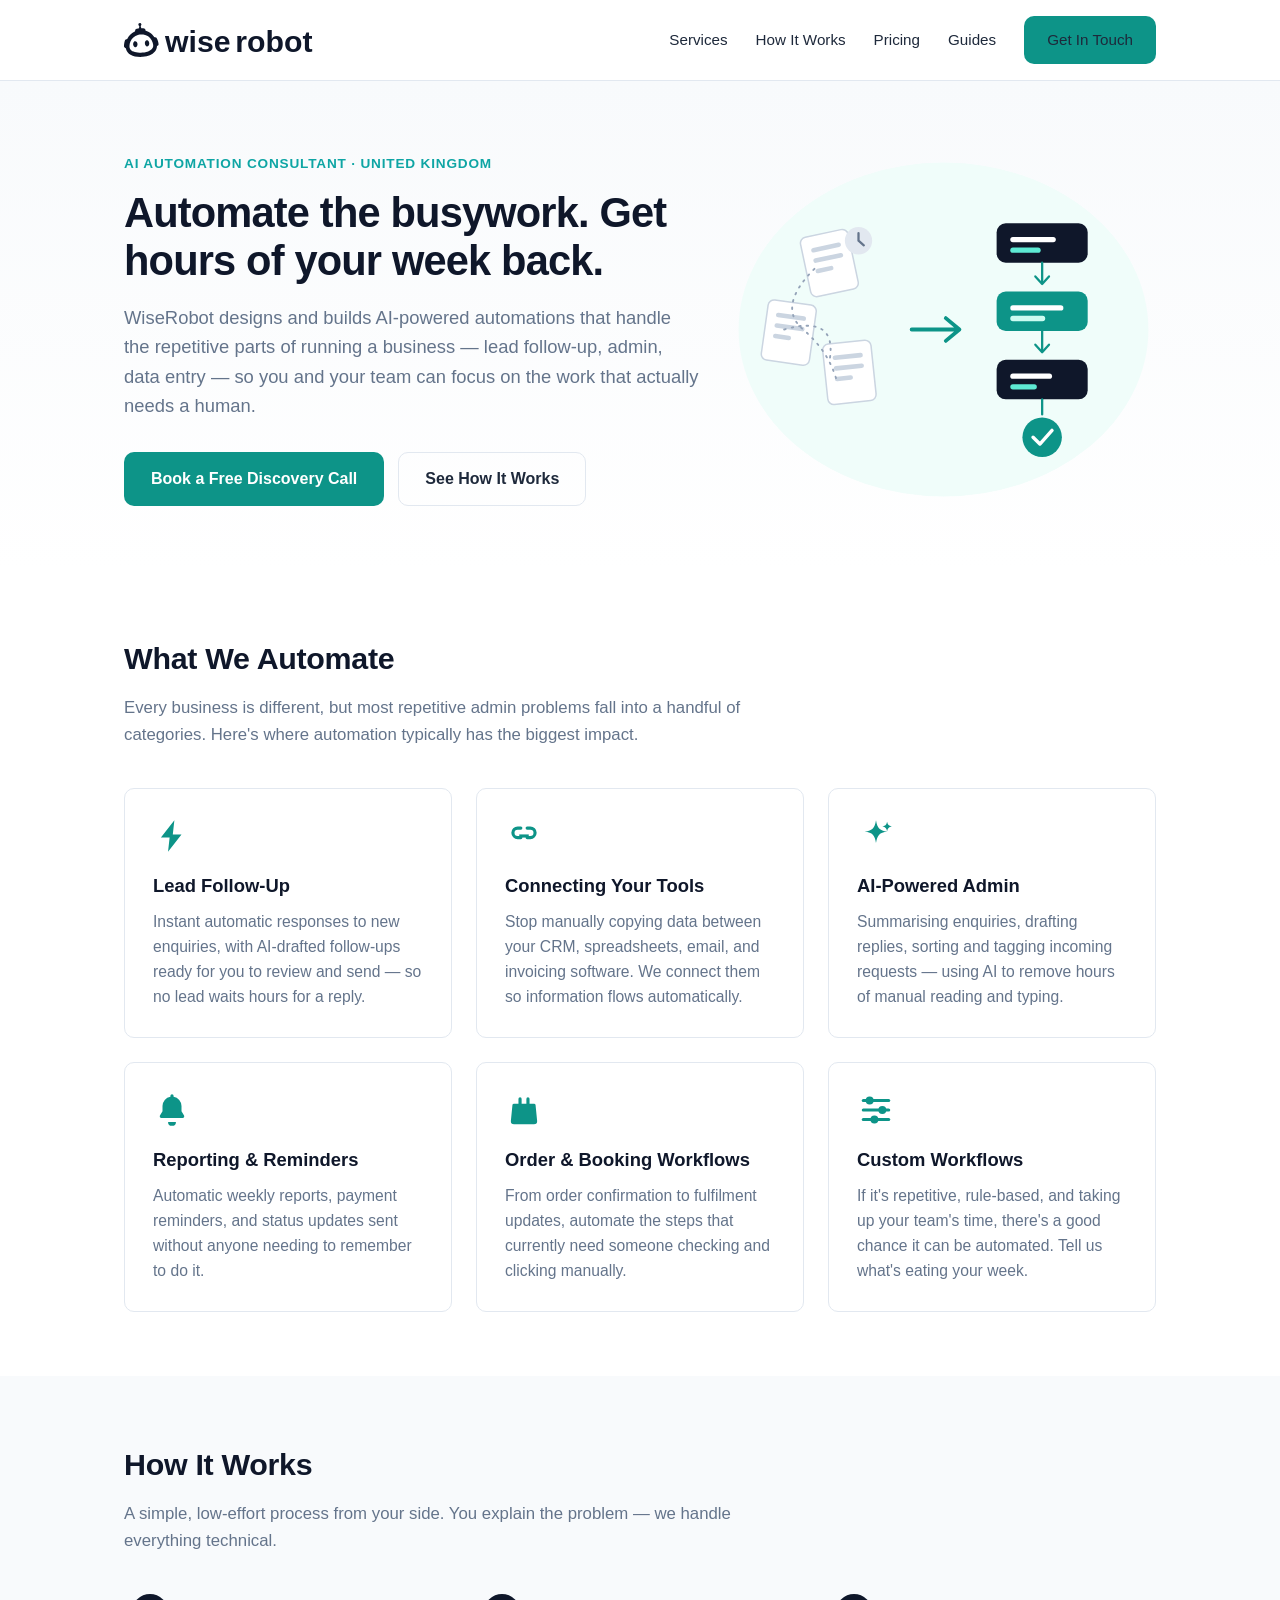
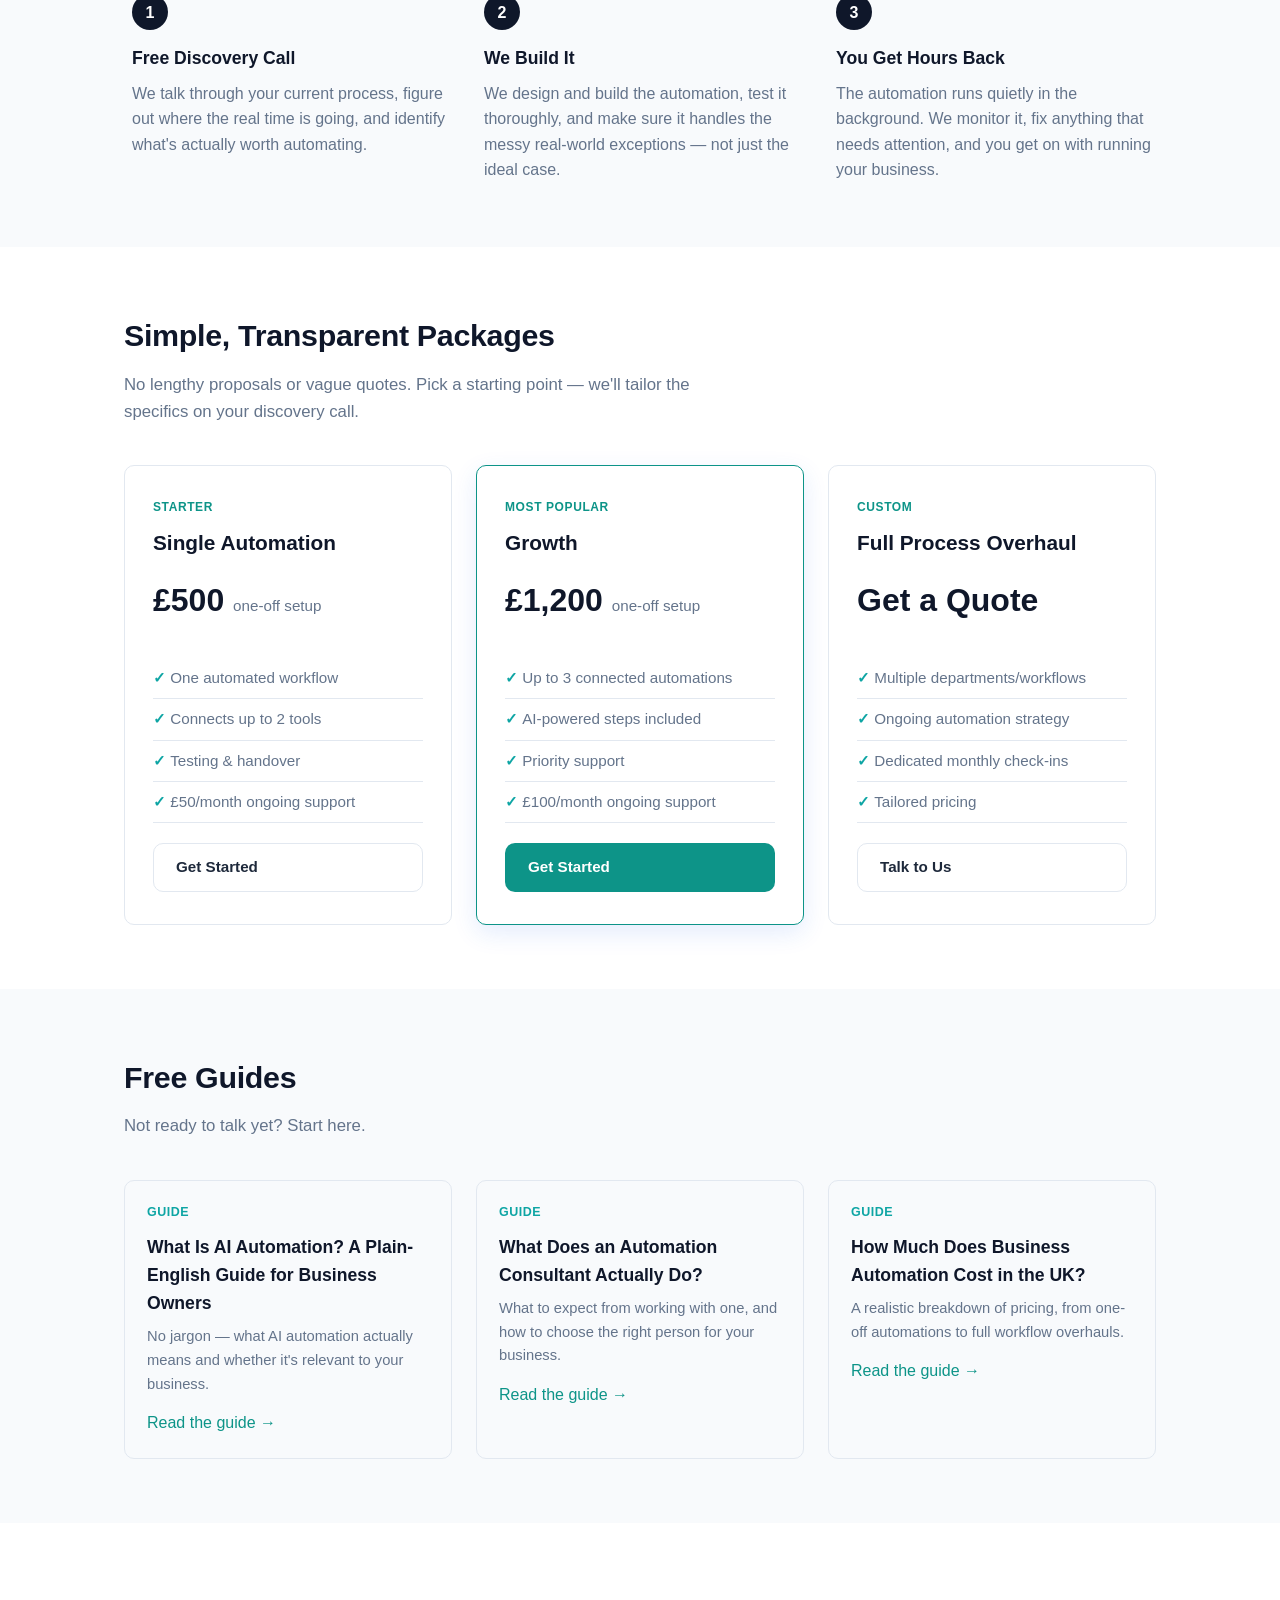
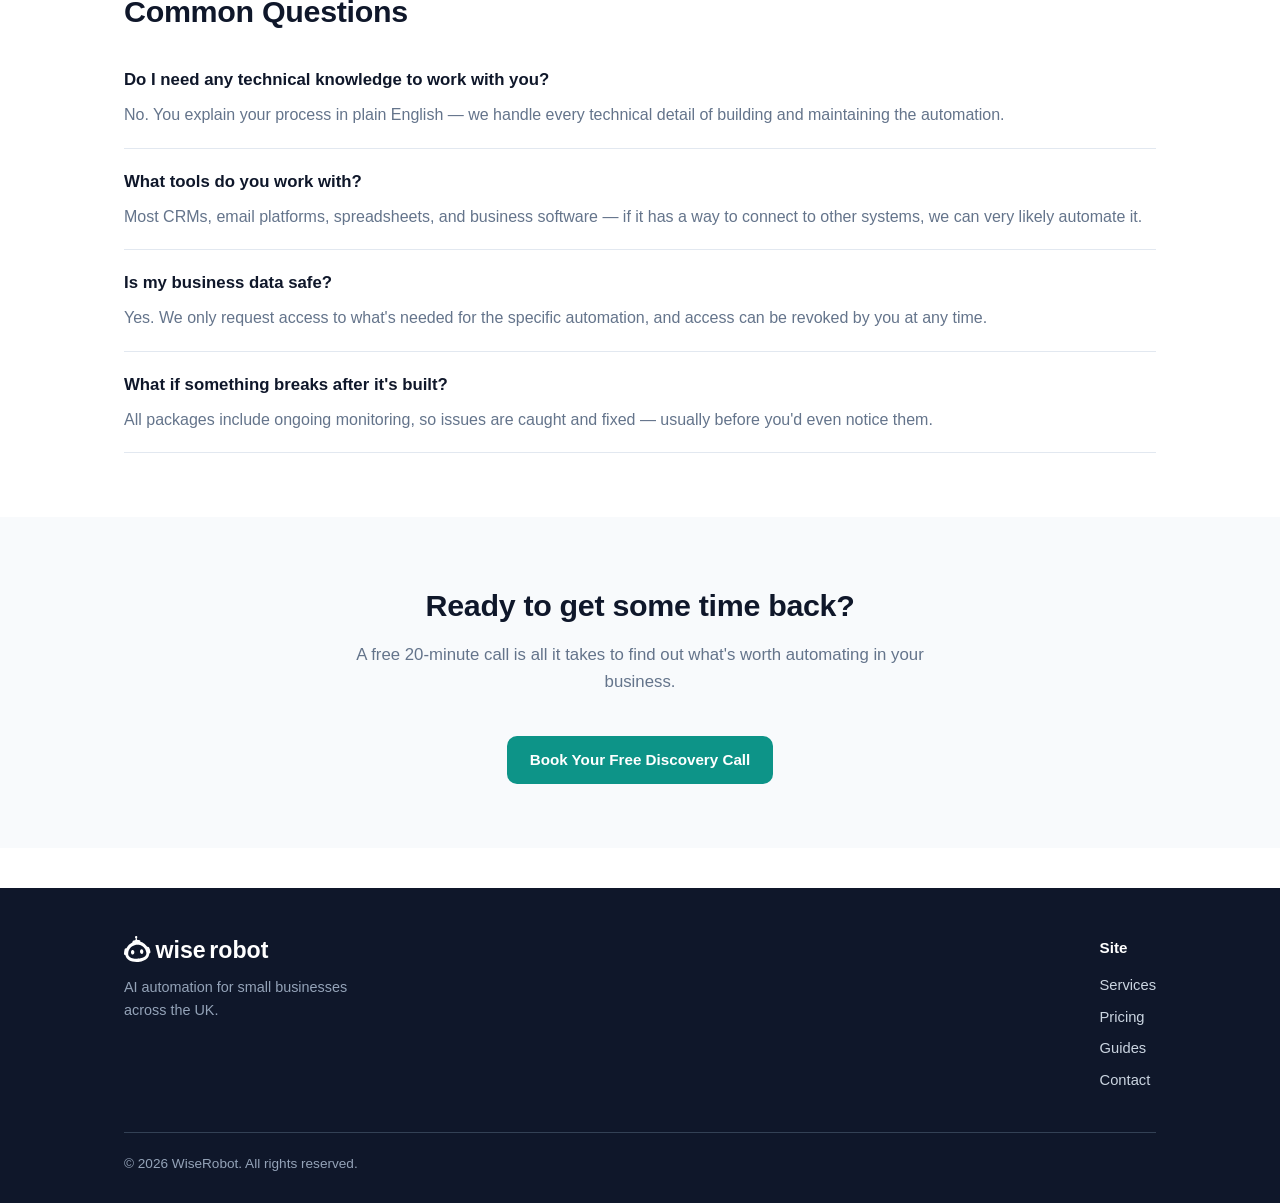
==== commit 9216b504: "Add hero illustration showing manual chaos transformed into automated workflow" ====
--- a/index.html
+++ b/index.html
@@ -75,7 +75,7 @@
       <a href="#services">Services</a>
       <a href="#how-it-works">How It Works</a>
       <a href="#pricing">Pricing</a>
-      <a href="blog/index.html">Guides</a>
+      <a href="blog/">Guides</a>
       <a href="contact.html" class="btn btn-primary">Get In Touch</a>
     </nav>
   </div>
@@ -83,12 +83,19 @@
 
 <section class="hero">
   <div class="wrap">
-    <div class="eyebrow">AI Automation Consultant · United Kingdom</div>
-    <h1>Automate the busywork. Get hours of your week back.</h1>
-    <p class="lead">WiseRobot designs and builds AI-powered automations that handle the repetitive parts of running a business — lead follow-up, admin, data entry — so you and your team can focus on the work that actually needs a human.</p>
-    <div class="cta-row">
-      <a href="contact.html" class="btn btn-primary">Book a Free Discovery Call</a>
-      <a href="#how-it-works" class="btn btn-outline">See How It Works</a>
+    <div class="hero-grid">
+      <div class="hero-content">
+        <div class="eyebrow">AI Automation Consultant · United Kingdom</div>
+        <h1>Automate the busywork. Get hours of your week back.</h1>
+        <p class="lead">WiseRobot designs and builds AI-powered automations that handle the repetitive parts of running a business — lead follow-up, admin, data entry — so you and your team can focus on the work that actually needs a human.</p>
+        <div class="cta-row">
+          <a href="contact.html" class="btn btn-primary">Book a Free Discovery Call</a>
+          <a href="#how-it-works" class="btn btn-outline">See How It Works</a>
+        </div>
+      </div>
+      <div class="hero-image">
+        <img src="assets/hero-illustration.svg" alt="Illustration of scattered manual tasks being transformed into a clean automated workflow">
+      </div>
     </div>
   </div>
 </section>
@@ -275,7 +282,7 @@
         <h4>Site</h4>
         <a href="#services">Services</a>
         <a href="#pricing">Pricing</a>
-        <a href="blog/index.html">Guides</a>
+        <a href="blog/">Guides</a>
         <a href="contact.html">Contact</a>
       </div>
     </div>
@@ -283,5 +290,6 @@
   </div>
 </footer>
 
+<script src="js/nav.js"></script>
 </body>
 </html>
--- a/css/style.css
+++ b/css/style.css
@@ -194,6 +194,28 @@
 .hero .cta-row { display: flex; gap: 14px; flex-wrap: wrap; }
 .hero .cta-row .btn { padding: 13px 26px; font-size: 1rem; }
 
+.hero-grid {
+  display: grid;
+  grid-template-columns: 1.15fr 0.85fr;
+  gap: 32px;
+  align-items: center;
+}
+.hero-image img {
+  width: 100%;
+  height: auto;
+  display: block;
+}
+@media (max-width: 900px) {
+  .hero-grid {
+    grid-template-columns: 1fr;
+  }
+  .hero-image {
+    order: -1;
+    max-width: 340px;
+    margin: 0 auto;
+  }
+}
+
 /* Sections */
 section { padding: 64px 0; }
 section.soft { background: var(--bg-soft); }
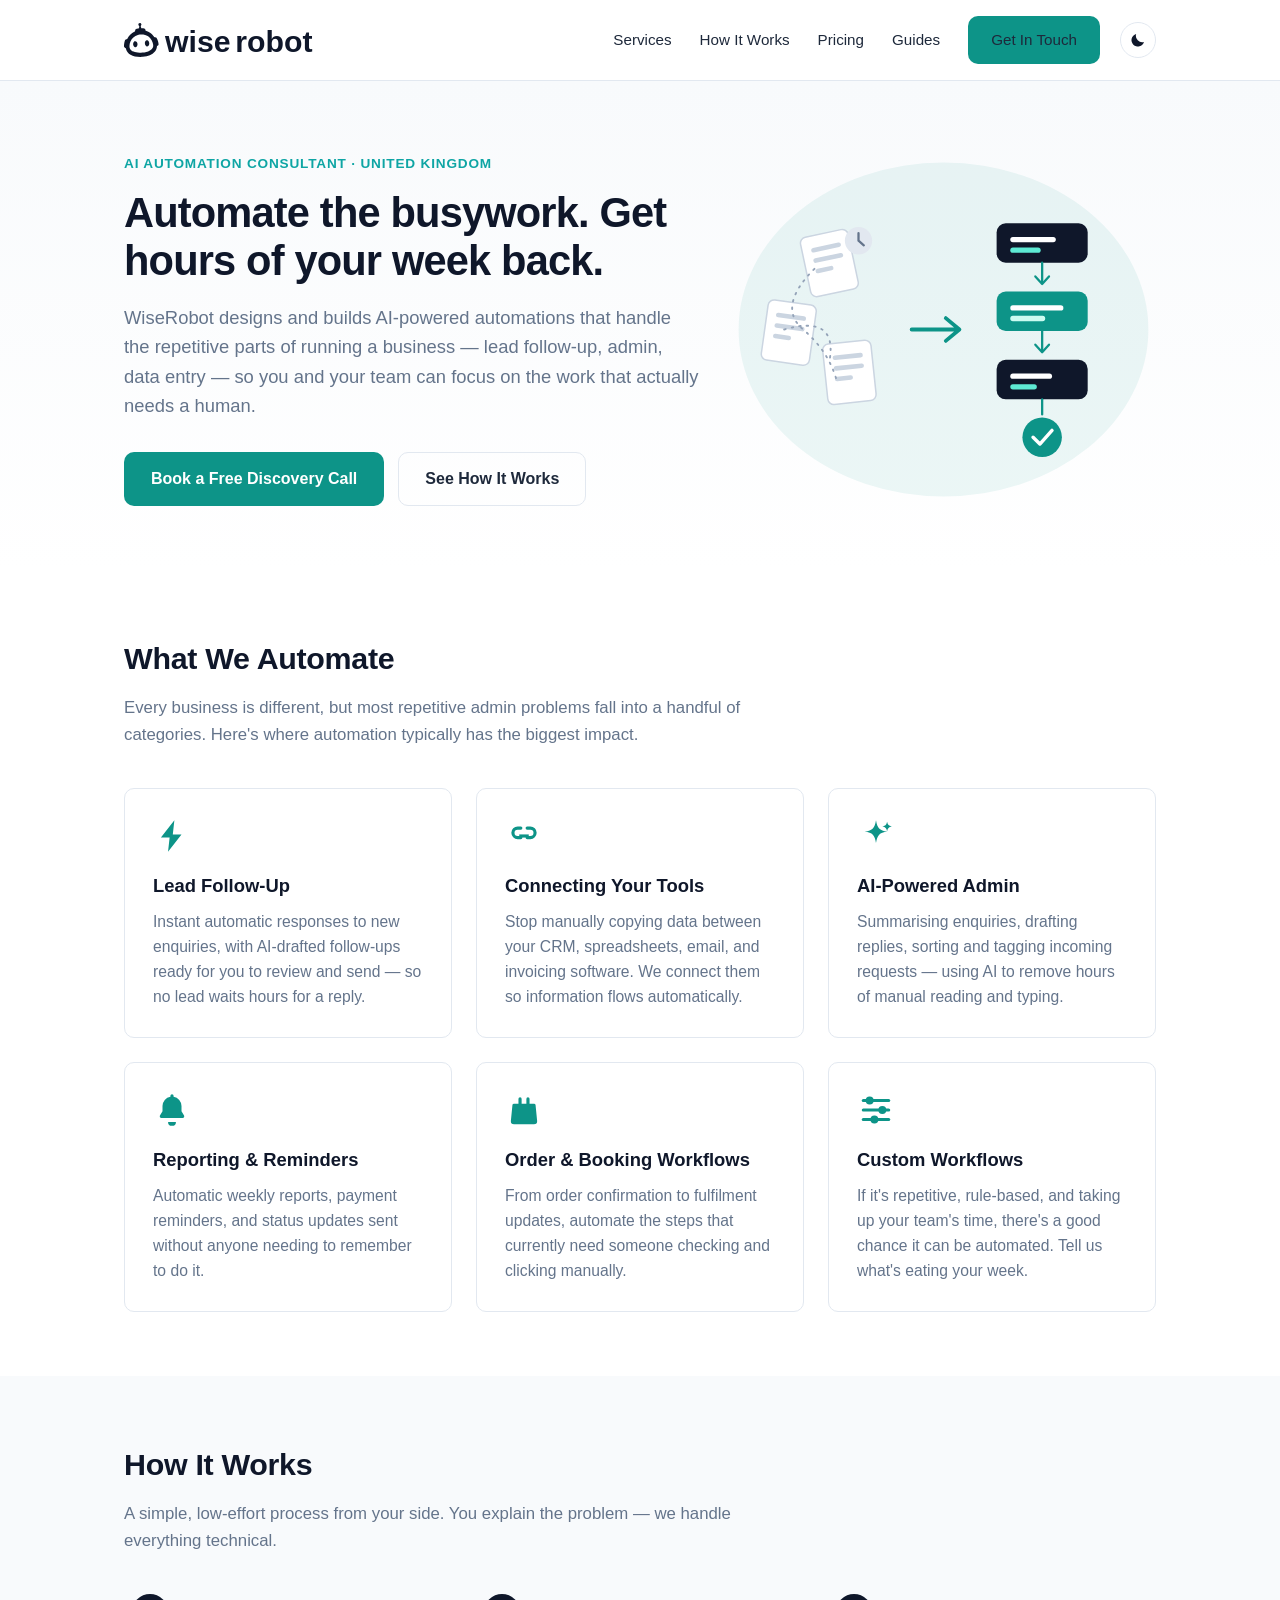
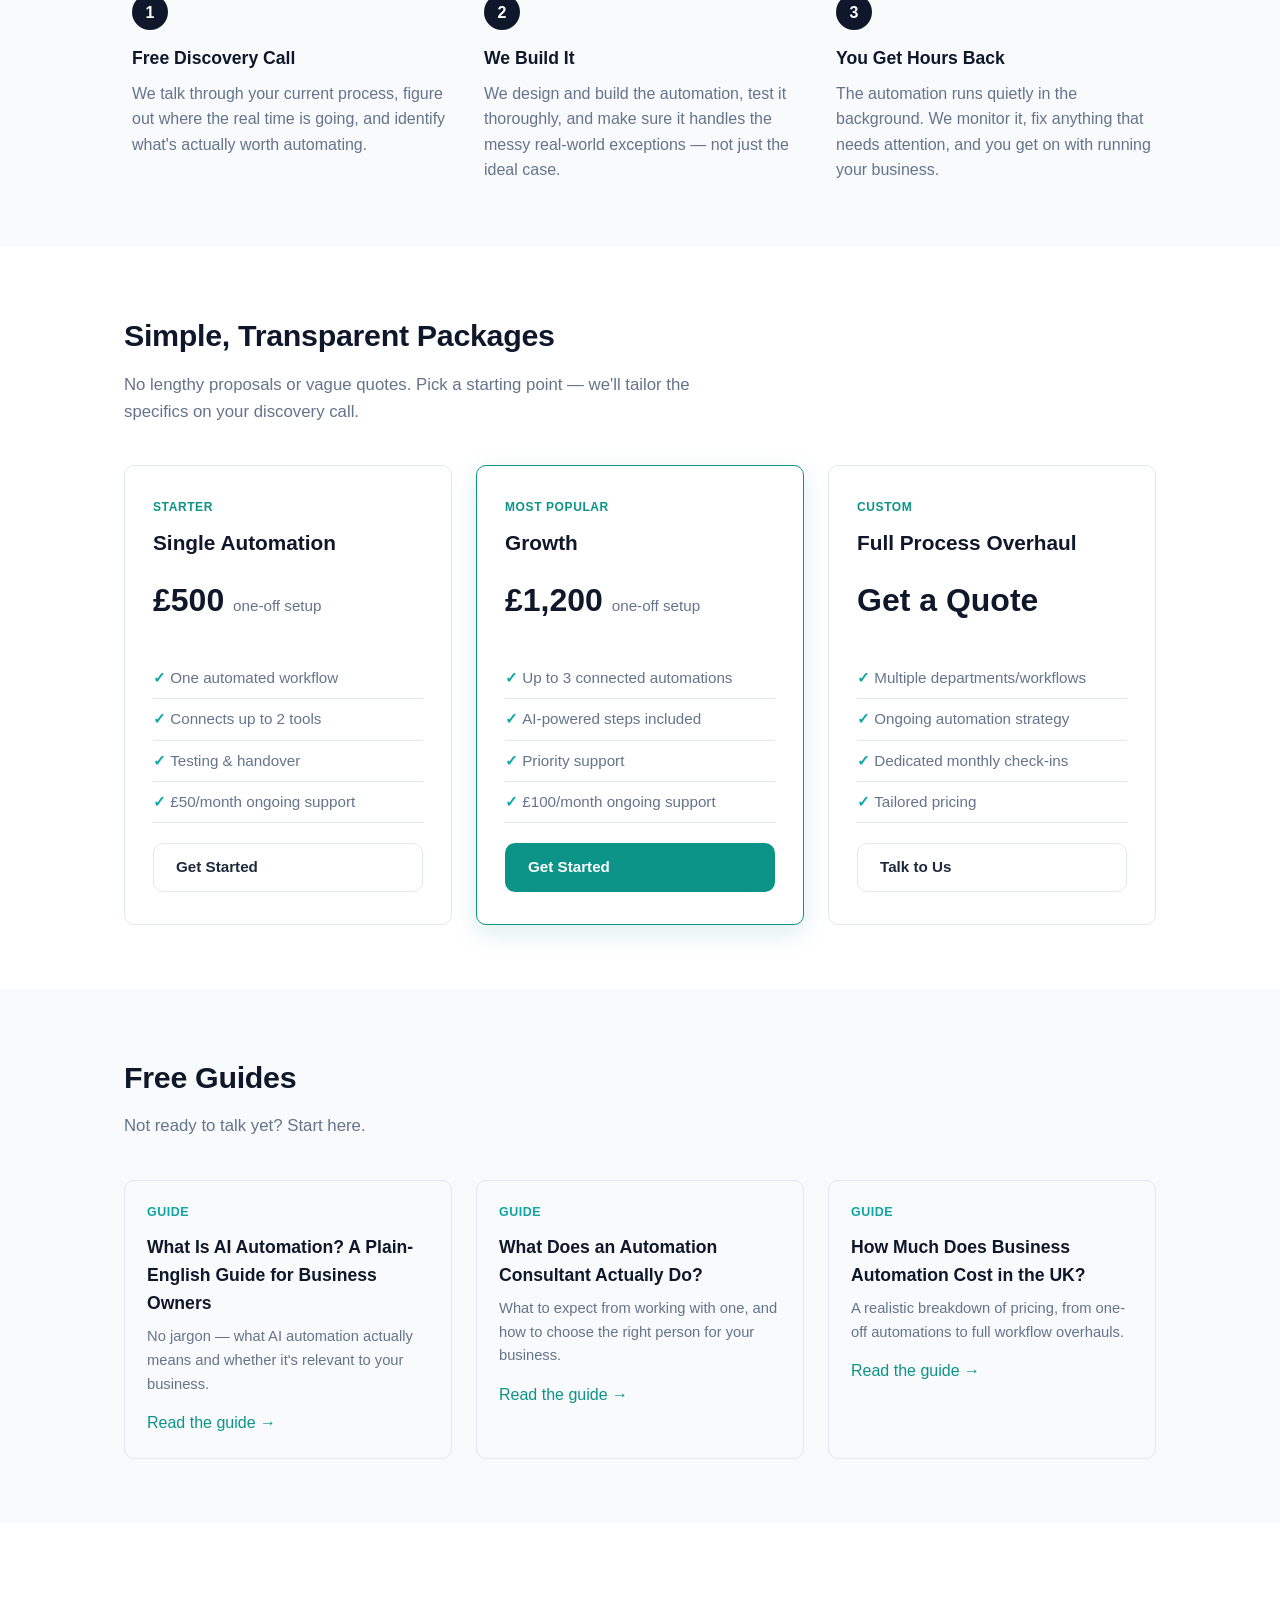
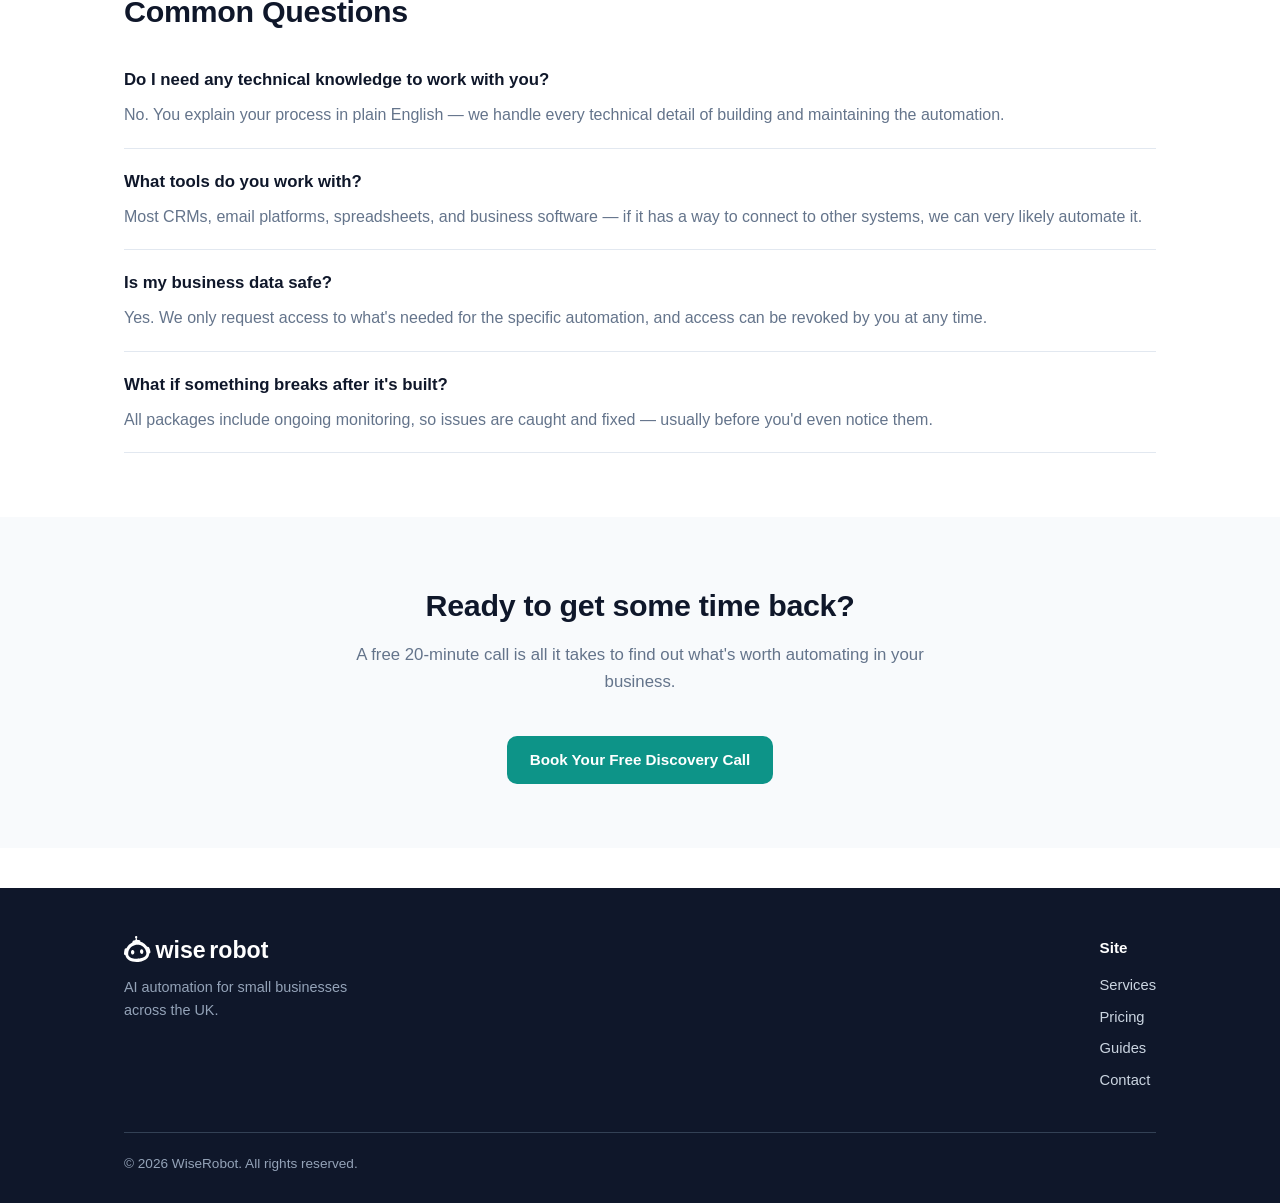
==== commit ab4bf746: "Add dark mode toggle with system-preference fallback and theme-aware logo" ====
--- a/index.html
+++ b/index.html
@@ -3,6 +3,7 @@
 <head>
 <meta charset="UTF-8">
 <meta name="viewport" content="width=device-width, initial-scale=1.0">
+<script>(function(){var s=localStorage.getItem('theme');if(s)document.documentElement.setAttribute('data-theme',s);})();</script>
 <title>WiseRobot | AI Automation Consultant for UK Small Businesses</title>
 <meta name="description" content="WiseRobot helps small businesses automate repetitive admin, lead follow-up, and manual processes using AI-powered workflows. Automation consultant serving businesses across the UK.">
 <link rel="canonical" href="https://wiserobot.co.uk/">
@@ -68,7 +69,7 @@
 
 <header class="site">
   <div class="wrap">
-    <div class="logo"><img src="assets/logo-dark.svg" alt="WiseRobot"></div>
+    <div class="logo"><img src="assets/logo-dark.svg" alt="WiseRobot" class="logo-dark-img"><img src="assets/logo-light.svg" alt="WiseRobot" class="logo-light-img"></div>
     <input type="checkbox" id="nav-toggle" class="nav-toggle-input">
     <label for="nav-toggle" class="nav-toggle-label"><span></span><span></span><span></span></label>
     <nav class="main-nav">
@@ -77,6 +78,10 @@
       <a href="#pricing">Pricing</a>
       <a href="blog/">Guides</a>
       <a href="contact.html" class="btn btn-primary">Get In Touch</a>
+      <button class="theme-toggle" type="button" aria-label="Toggle dark mode">
+        <svg class="icon-moon" viewBox="0 0 24 24" fill="currentColor"><path d="M20 14.5A8.5 8.5 0 0 1 9.5 4a8.5 8.5 0 1 0 10.5 10.5Z"/></svg>
+        <svg class="icon-sun" viewBox="0 0 24 24" fill="currentColor"><circle cx="12" cy="12" r="4.5"/><path d="M12 2v3M12 19v3M4.2 4.2l2.1 2.1M17.7 17.7l2.1 2.1M2 12h3M19 12h3M4.2 19.8l2.1-2.1M17.7 6.3l2.1-2.1" fill="none" stroke="currentColor" stroke-width="1.8" stroke-linecap="round"/></svg>
+      </button>
     </nav>
   </div>
 </header>
@@ -291,5 +296,6 @@
 </footer>
 
 <script src="js/nav.js"></script>
+<script src="js/theme.js"></script>
 </body>
 </html>
--- a/css/style.css
+++ b/css/style.css
@@ -8,11 +8,41 @@
   --teal: #0ea5a4;
   --bg: #ffffff;
   --bg-soft: #f8fafc;
+  --card-bg: #ffffff;
   --border: #e2e8f0;
   --text: #1e293b;
   --text-muted: #64748b;
+  --heading: #0f172a;
+  --header-bg: rgba(255,255,255,0.92);
   --radius: 10px;
   --max-width: 1080px;
+  color-scheme: light;
+}
+
+:root[data-theme="dark"] {
+  --bg: #0b1220;
+  --bg-soft: #121b2d;
+  --card-bg: #16213380;
+  --border: #263349;
+  --text: #cbd5e1;
+  --text-muted: #8a99b0;
+  --heading: #f1f5f9;
+  --header-bg: rgba(11,18,32,0.85);
+  color-scheme: dark;
+}
+
+@media (prefers-color-scheme: dark) {
+  :root:not([data-theme="light"]) {
+    --bg: #0b1220;
+    --bg-soft: #121b2d;
+    --card-bg: #16213380;
+    --border: #263349;
+    --text: #cbd5e1;
+    --text-muted: #8a99b0;
+    --heading: #f1f5f9;
+    --header-bg: rgba(11,18,32,0.85);
+    color-scheme: dark;
+  }
 }
 
 * { box-sizing: border-box; }
@@ -43,7 +73,7 @@
   border-bottom: 1px solid var(--border);
   position: sticky;
   top: 0;
-  background: rgba(255,255,255,0.92);
+  background: var(--header-bg);
   backdrop-filter: blur(6px);
   z-index: 50;
 }
@@ -59,12 +89,19 @@
 .logo {
   font-weight: 800;
   font-size: 1.25rem;
-  color: var(--navy);
+  color: var(--heading);
   letter-spacing: -0.02em;
 }
 .logo span { color: var(--blue); }
 .logo img { height: 34px; width: auto; display: block; }
 footer.site .logo img { height: 26px; }
+header.site .logo .logo-light-img { display: none; }
+:root[data-theme="dark"] header.site .logo .logo-dark-img { display: none; }
+:root[data-theme="dark"] header.site .logo .logo-light-img { display: block; }
+@media (prefers-color-scheme: dark) {
+  :root:not([data-theme="light"]) header.site .logo .logo-dark-img { display: none; }
+  :root:not([data-theme="light"]) header.site .logo .logo-light-img { display: block; }
+}
 
 nav.main-nav {
   display: flex;
@@ -93,9 +130,28 @@
   display: block;
   height: 2px;
   width: 100%;
-  background: var(--navy);
+  background: var(--heading);
   border-radius: 2px;
 }
+
+.theme-toggle {
+  display: inline-flex;
+  align-items: center;
+  justify-content: center;
+  width: 36px;
+  height: 36px;
+  border-radius: 50%;
+  border: 1px solid var(--border);
+  background: transparent;
+  color: var(--heading);
+  cursor: pointer;
+  margin-left: 20px;
+  flex-shrink: 0;
+}
+.theme-toggle svg { width: 18px; height: 18px; }
+.theme-toggle .icon-sun { display: none; }
+:root[data-theme="dark"] .theme-toggle .icon-moon { display: none; }
+:root[data-theme="dark"] .theme-toggle .icon-sun { display: block; }
 
 @media (max-width: 800px) {
   header.site .wrap {
@@ -121,6 +177,9 @@
   nav.main-nav a.btn {
     margin-top: 8px;
   }
+  .theme-toggle {
+    margin: 14px 0 0;
+  }
   .nav-toggle-input:checked ~ nav.main-nav {
     display: flex;
   }
@@ -166,7 +225,7 @@
 
 /* Hero */
 .hero {
-  background: linear-gradient(180deg, var(--bg-soft) 0%, #ffffff 100%);
+  background: linear-gradient(180deg, var(--bg-soft) 0%, var(--bg) 100%);
   padding: 72px 0 64px;
 }
 .hero .eyebrow {
@@ -181,7 +240,7 @@
   font-size: 2.6rem;
   line-height: 1.15;
   letter-spacing: -0.02em;
-  color: var(--navy);
+  color: var(--heading);
   margin: 0 0 18px;
   max-width: 720px;
 }
@@ -221,7 +280,7 @@
 section.soft { background: var(--bg-soft); }
 section h2 {
   font-size: 1.9rem;
-  color: var(--navy);
+  color: var(--heading);
   letter-spacing: -0.01em;
   margin: 0 0 12px;
 }
@@ -249,7 +308,7 @@
 }
 
 .card {
-  background: #fff;
+  background: var(--card-bg);
   border: 1px solid var(--border);
   border-radius: var(--radius);
   padding: 28px;
@@ -268,7 +327,7 @@
 .card h3 {
   margin: 0 0 8px;
   font-size: 1.15rem;
-  color: var(--navy);
+  color: var(--heading);
 }
 .card p { margin: 0; color: var(--text-muted); font-size: 0.98rem; }
 
@@ -296,12 +355,12 @@
   font-weight: 700;
   margin-bottom: 14px;
 }
-.step h3 { margin: 0 0 8px; color: var(--navy); font-size: 1.1rem; }
+.step h3 { margin: 0 0 8px; color: var(--heading); font-size: 1.1rem; }
 .step p { color: var(--text-muted); margin: 0; }
 
 /* Pricing */
 .price-card {
-  background: #fff;
+  background: var(--card-bg);
   border: 1px solid var(--border);
   border-radius: var(--radius);
   padding: 32px 28px;
@@ -310,7 +369,7 @@
 }
 .price-card.featured {
   border-color: var(--blue);
-  box-shadow: 0 8px 24px rgba(37,99,235,0.12);
+  box-shadow: 0 8px 24px rgba(13,148,136,0.15);
 }
 .price-card .tag {
   font-size: 0.75rem;
@@ -320,8 +379,8 @@
   color: var(--blue);
   margin-bottom: 8px;
 }
-.price-card h3 { margin: 0 0 4px; color: var(--navy); font-size: 1.3rem; }
-.price-card .price { font-size: 2rem; font-weight: 800; color: var(--navy); margin: 12px 0; }
+.price-card h3 { margin: 0 0 4px; color: var(--heading); font-size: 1.3rem; }
+.price-card .price { font-size: 2rem; font-weight: 800; color: var(--heading); margin: 12px 0; }
 .price-card .price small { font-size: 0.95rem; font-weight: 500; color: var(--text-muted); }
 .price-card ul { padding-left: 0; list-style: none; margin: 20px 0; flex-grow: 1; }
 .price-card li {
@@ -337,7 +396,7 @@
   border-bottom: 1px solid var(--border);
   padding: 20px 0;
 }
-.faq-item h3 { margin: 0 0 8px; color: var(--navy); font-size: 1.05rem; }
+.faq-item h3 { margin: 0 0 8px; color: var(--heading); font-size: 1.05rem; }
 .faq-item p { margin: 0; color: var(--text-muted); }
 
 /* Contact form */
@@ -346,7 +405,7 @@
   display: block;
   font-weight: 600;
   font-size: 0.9rem;
-  color: var(--navy);
+  color: var(--heading);
   margin-bottom: 6px;
   margin-top: 18px;
 }
@@ -376,7 +435,7 @@
   text-transform: uppercase;
   letter-spacing: 0.05em;
 }
-.article-hero h1 { font-size: 2.1rem; color: var(--navy); margin: 10px 0 8px; max-width: 760px; }
+.article-hero h1 { font-size: 2.1rem; color: var(--heading); margin: 10px 0 8px; max-width: 760px; }
 .article-hero .meta { color: var(--text-muted); font-size: 0.9rem; }
 
 article.post {
@@ -384,8 +443,8 @@
   margin: 0 auto;
   padding: 48px 24px 80px;
 }
-article.post h2 { font-size: 1.5rem; color: var(--navy); margin-top: 40px; }
-article.post h3 { font-size: 1.2rem; color: var(--navy); margin-top: 28px; }
+article.post h2 { font-size: 1.5rem; color: var(--heading); margin-top: 40px; }
+article.post h3 { font-size: 1.2rem; color: var(--heading); margin-top: 28px; }
 article.post p { color: var(--text); font-size: 1.03rem; }
 article.post ul, article.post ol { color: var(--text); font-size: 1.03rem; }
 article.post .callout {
@@ -412,7 +471,7 @@
 }
 .blog-card .body { padding: 22px; }
 .blog-card .cat { color: var(--teal); font-size: 0.78rem; font-weight: 700; text-transform: uppercase; letter-spacing: 0.04em; }
-.blog-card h3 { margin: 10px 0 8px; font-size: 1.1rem; color: var(--navy); }
+.blog-card h3 { margin: 10px 0 8px; font-size: 1.1rem; color: var(--heading); }
 .blog-card p { color: var(--text-muted); font-size: 0.92rem; margin: 0 0 14px; }
 
 /* Footer */
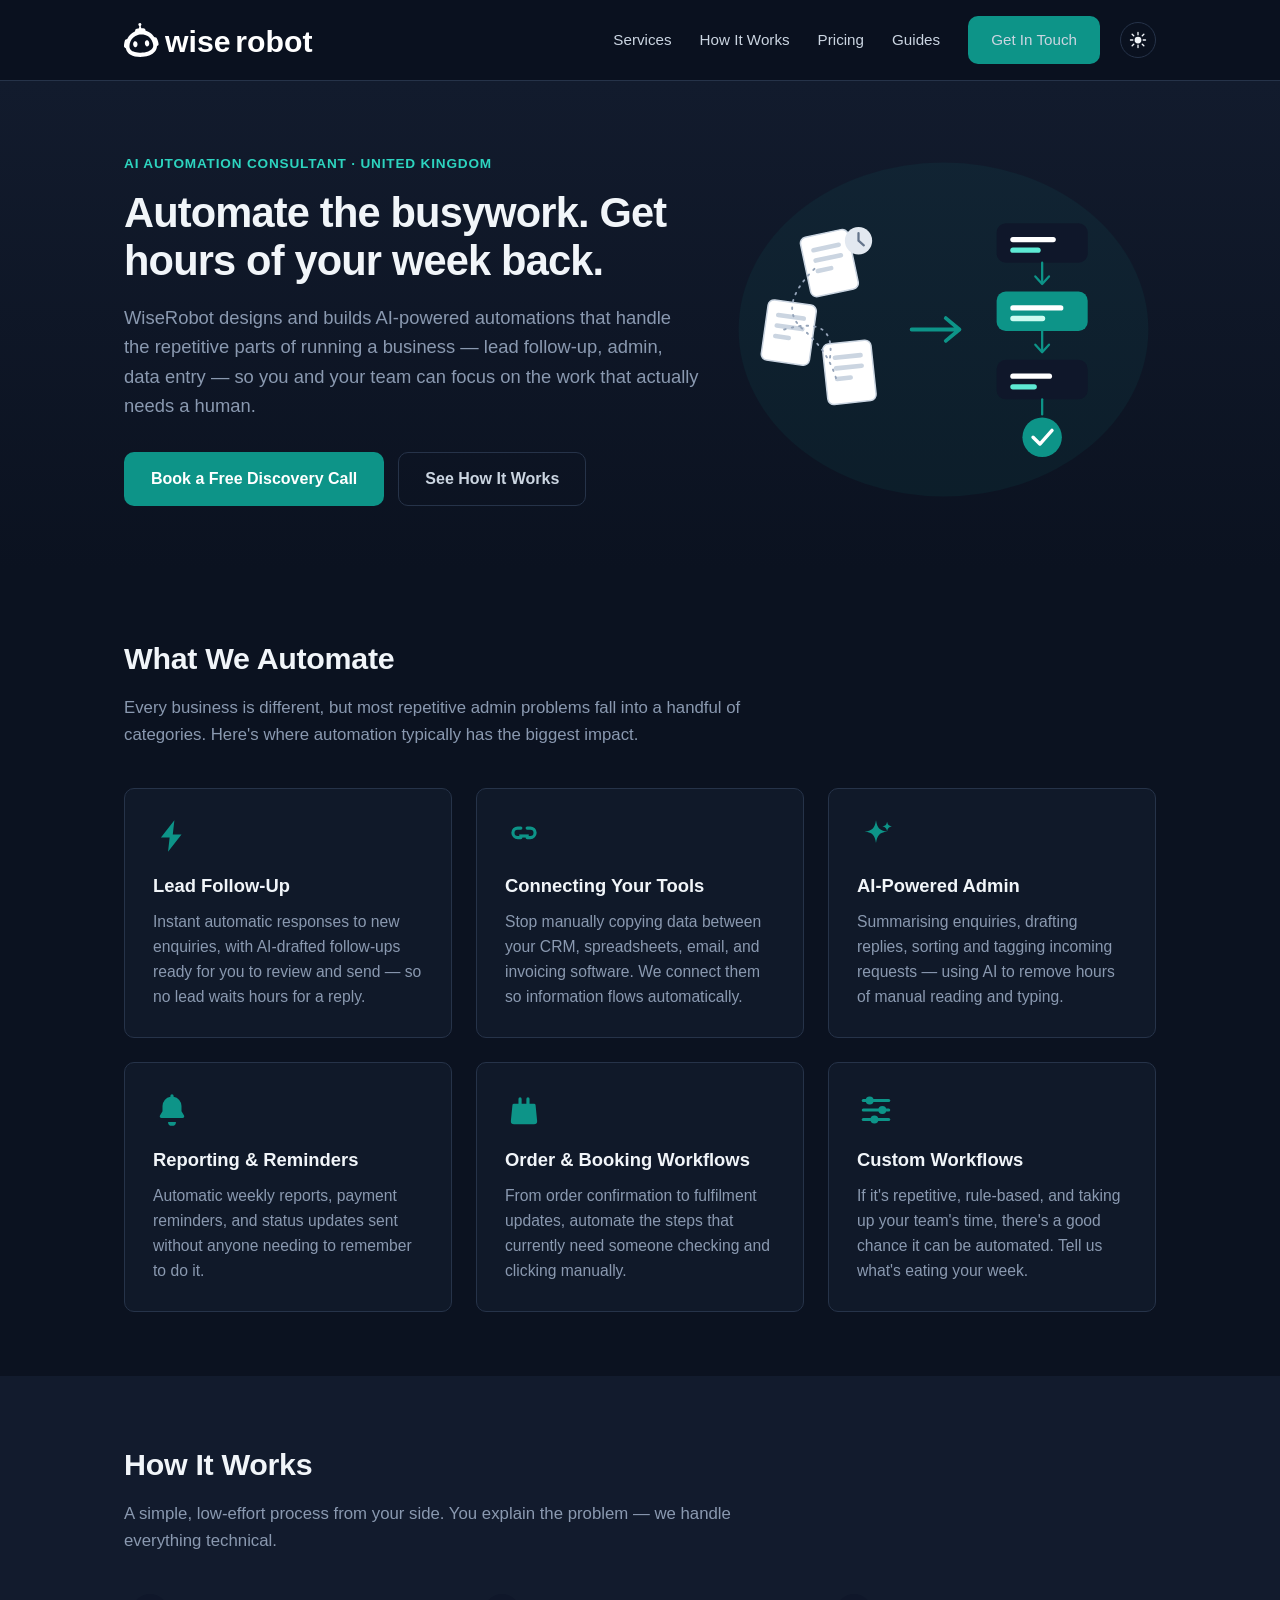
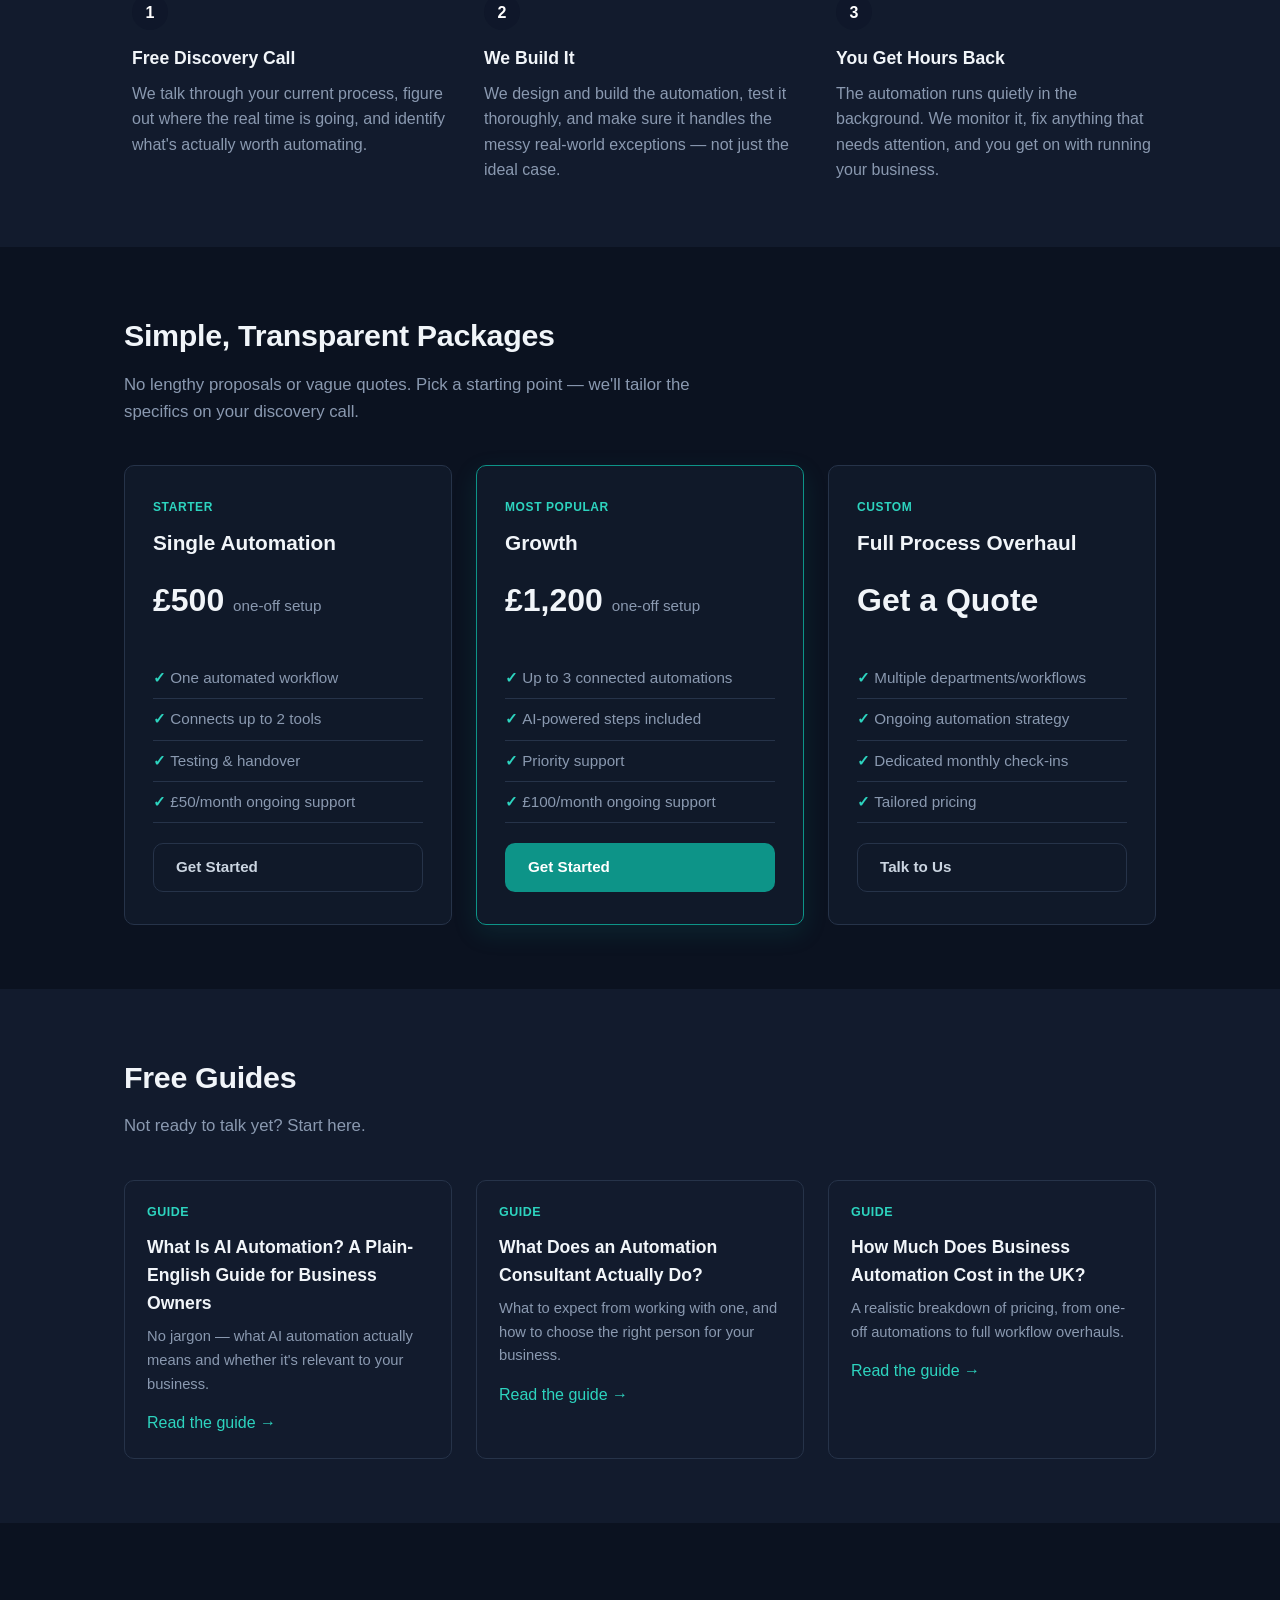
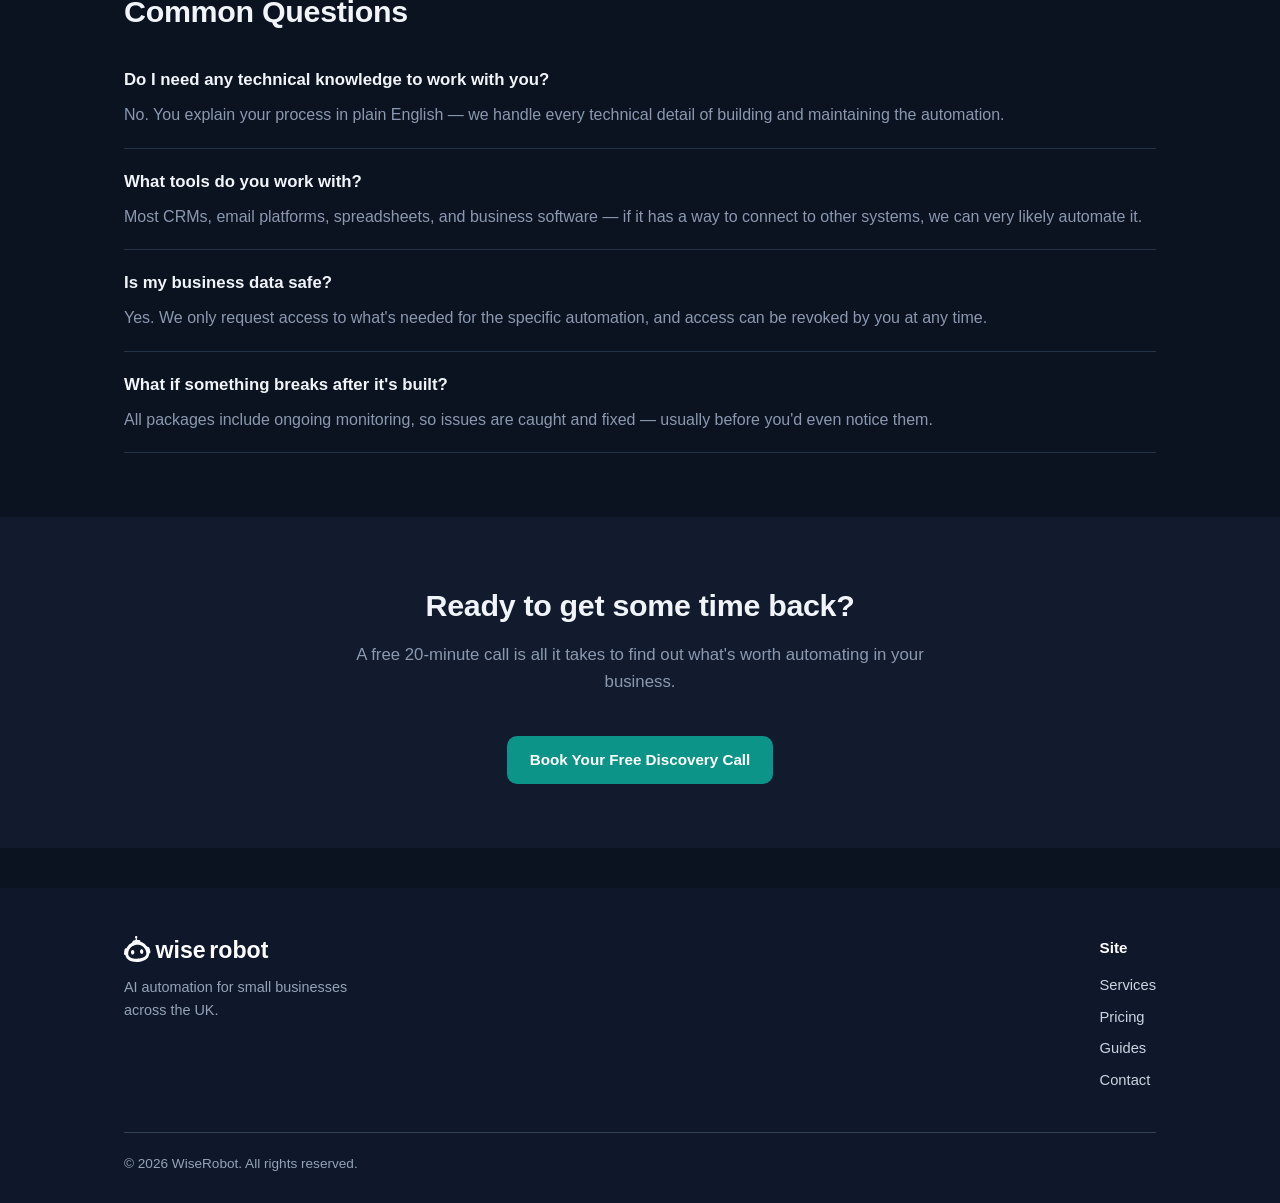
==== commit a48d7927: "Fix accessibility issues: color contrast, heading order, main landmark, duplicate link names" ====
--- a/index.html
+++ b/index.html
@@ -86,6 +86,8 @@
   </div>
 </header>
 
+<main>
+
 <section class="hero">
   <div class="wrap">
     <div class="hero-grid">
@@ -223,7 +225,7 @@
           <div class="cat">Guide</div>
           <h3>What Is AI Automation? A Plain-English Guide for Business Owners</h3>
           <p>No jargon — what AI automation actually means and whether it's relevant to your business.</p>
-          <a href="blog/what-is-ai-automation.html">Read the guide →</a>
+          <a href="blog/what-is-ai-automation.html" aria-label="Read the guide: What Is AI Automation?">Read the guide →</a>
         </div>
       </div>
       <div class="blog-card">
@@ -231,7 +233,7 @@
           <div class="cat">Guide</div>
           <h3>What Does an Automation Consultant Actually Do?</h3>
           <p>What to expect from working with one, and how to choose the right person for your business.</p>
-          <a href="blog/automation-consultant-guide.html">Read the guide →</a>
+          <a href="blog/automation-consultant-guide.html" aria-label="Read the guide: What Does an Automation Consultant Do?">Read the guide →</a>
         </div>
       </div>
       <div class="blog-card">
@@ -239,7 +241,7 @@
           <div class="cat">Guide</div>
           <h3>How Much Does Business Automation Cost in the UK?</h3>
           <p>A realistic breakdown of pricing, from one-off automations to full workflow overhauls.</p>
-          <a href="blog/business-automation-cost-uk.html">Read the guide →</a>
+          <a href="blog/business-automation-cost-uk.html" aria-label="Read the guide: How Much Does Business Automation Cost?">Read the guide →</a>
         </div>
       </div>
     </div>
@@ -276,6 +278,8 @@
   </div>
 </section>
 
+</main>
+
 <footer class="site">
   <div class="wrap">
     <div class="foot-grid">
@@ -284,7 +288,7 @@
         <p style="max-width:260px; color:#94a3b8; font-size:0.9rem;">AI automation for small businesses across the UK.</p>
       </div>
       <div>
-        <h4>Site</h4>
+        <h3>Site</h3>
         <a href="#services">Services</a>
         <a href="#pricing">Pricing</a>
         <a href="blog/">Guides</a>
--- a/css/style.css
+++ b/css/style.css
@@ -6,6 +6,21 @@
   --blue: #0d9488;
   --blue-light: #14b8a6;
   --teal: #0ea5a4;
+  --bg: #0b1220;
+  --bg-soft: #121b2d;
+  --card-bg: #16213380;
+  --border: #263349;
+  --text: #cbd5e1;
+  --text-muted: #8a99b0;
+  --heading: #f1f5f9;
+  --header-bg: rgba(11,18,32,0.85);
+  --link: #2dd4bf;
+  --radius: 10px;
+  --max-width: 1080px;
+  color-scheme: dark;
+}
+
+:root[data-theme="light"] {
   --bg: #ffffff;
   --bg-soft: #f8fafc;
   --card-bg: #ffffff;
@@ -14,35 +29,8 @@
   --text-muted: #64748b;
   --heading: #0f172a;
   --header-bg: rgba(255,255,255,0.92);
-  --radius: 10px;
-  --max-width: 1080px;
+  --link: #0f766e;
   color-scheme: light;
-}
-
-:root[data-theme="dark"] {
-  --bg: #0b1220;
-  --bg-soft: #121b2d;
-  --card-bg: #16213380;
-  --border: #263349;
-  --text: #cbd5e1;
-  --text-muted: #8a99b0;
-  --heading: #f1f5f9;
-  --header-bg: rgba(11,18,32,0.85);
-  color-scheme: dark;
-}
-
-@media (prefers-color-scheme: dark) {
-  :root:not([data-theme="light"]) {
-    --bg: #0b1220;
-    --bg-soft: #121b2d;
-    --card-bg: #16213380;
-    --border: #263349;
-    --text: #cbd5e1;
-    --text-muted: #8a99b0;
-    --heading: #f1f5f9;
-    --header-bg: rgba(11,18,32,0.85);
-    color-scheme: dark;
-  }
 }
 
 * { box-sizing: border-box; }
@@ -59,7 +47,7 @@
 
 img { max-width: 100%; }
 
-a { color: var(--blue); text-decoration: none; }
+a { color: var(--link); text-decoration: none; }
 a:hover { text-decoration: underline; }
 
 .wrap {
@@ -95,13 +83,9 @@
 .logo span { color: var(--blue); }
 .logo img { height: 34px; width: auto; display: block; }
 footer.site .logo img { height: 26px; }
-header.site .logo .logo-light-img { display: none; }
-:root[data-theme="dark"] header.site .logo .logo-dark-img { display: none; }
-:root[data-theme="dark"] header.site .logo .logo-light-img { display: block; }
-@media (prefers-color-scheme: dark) {
-  :root:not([data-theme="light"]) header.site .logo .logo-dark-img { display: none; }
-  :root:not([data-theme="light"]) header.site .logo .logo-light-img { display: block; }
-}
+header.site .logo .logo-dark-img { display: none; }
+:root[data-theme="light"] header.site .logo .logo-dark-img { display: block; }
+:root[data-theme="light"] header.site .logo .logo-light-img { display: none; }
 
 nav.main-nav {
   display: flex;
@@ -114,7 +98,7 @@
   font-size: 0.95rem;
   white-space: nowrap;
 }
-nav.main-nav a:hover { color: var(--blue); text-decoration: none; }
+nav.main-nav a:hover { color: var(--link); text-decoration: none; }
 
 .nav-toggle-input { display: none; }
 .nav-toggle-label {
@@ -149,9 +133,9 @@
   flex-shrink: 0;
 }
 .theme-toggle svg { width: 18px; height: 18px; }
-.theme-toggle .icon-sun { display: none; }
-:root[data-theme="dark"] .theme-toggle .icon-moon { display: none; }
-:root[data-theme="dark"] .theme-toggle .icon-sun { display: block; }
+.theme-toggle .icon-moon { display: none; }
+:root[data-theme="light"] .theme-toggle .icon-sun { display: none; }
+:root[data-theme="light"] .theme-toggle .icon-moon { display: block; }
 
 @media (max-width: 800px) {
   header.site .wrap {
@@ -221,7 +205,7 @@
   border: 1px solid var(--border);
   color: var(--text);
 }
-.btn-outline:hover { border-color: var(--blue); color: var(--blue); text-decoration: none; }
+.btn-outline:hover { border-color: var(--link); color: var(--link); text-decoration: none; }
 
 /* Hero */
 .hero {
@@ -229,7 +213,7 @@
   padding: 72px 0 64px;
 }
 .hero .eyebrow {
-  color: var(--teal);
+  color: var(--link);
   font-weight: 700;
   font-size: 0.85rem;
   text-transform: uppercase;
@@ -376,7 +360,7 @@
   font-weight: 700;
   text-transform: uppercase;
   letter-spacing: 0.05em;
-  color: var(--blue);
+  color: var(--link);
   margin-bottom: 8px;
 }
 .price-card h3 { margin: 0 0 4px; color: var(--heading); font-size: 1.3rem; }
@@ -389,7 +373,7 @@
   color: var(--text-muted);
   font-size: 0.95rem;
 }
-.price-card li:before { content: "✓ "; color: var(--teal); font-weight: 700; }
+.price-card li:before { content: "✓ "; color: var(--link); font-weight: 700; }
 
 /* FAQ */
 .faq-item {
@@ -429,7 +413,7 @@
   border-bottom: 1px solid var(--border);
 }
 .article-hero .kicker {
-  color: var(--teal);
+  color: var(--link);
   font-weight: 700;
   font-size: 0.8rem;
   text-transform: uppercase;
@@ -470,7 +454,7 @@
   flex-direction: column;
 }
 .blog-card .body { padding: 22px; }
-.blog-card .cat { color: var(--teal); font-size: 0.78rem; font-weight: 700; text-transform: uppercase; letter-spacing: 0.04em; }
+.blog-card .cat { color: var(--link); font-size: 0.78rem; font-weight: 700; text-transform: uppercase; letter-spacing: 0.04em; }
 .blog-card h3 { margin: 10px 0 8px; font-size: 1.1rem; color: var(--heading); }
 .blog-card p { color: var(--text-muted); font-size: 0.92rem; margin: 0 0 14px; }
 
@@ -488,7 +472,7 @@
   gap: 32px;
   margin-bottom: 32px;
 }
-footer.site h4 { color: #fff; font-size: 0.95rem; margin: 0 0 14px; }
+footer.site h3 { color: #fff; font-size: 0.95rem; margin: 0 0 14px; }
 footer.site a { color: #cbd5e1; display: block; margin-bottom: 8px; font-size: 0.92rem; }
 footer.site a:hover { color: #fff; }
 footer.site .bottom {
